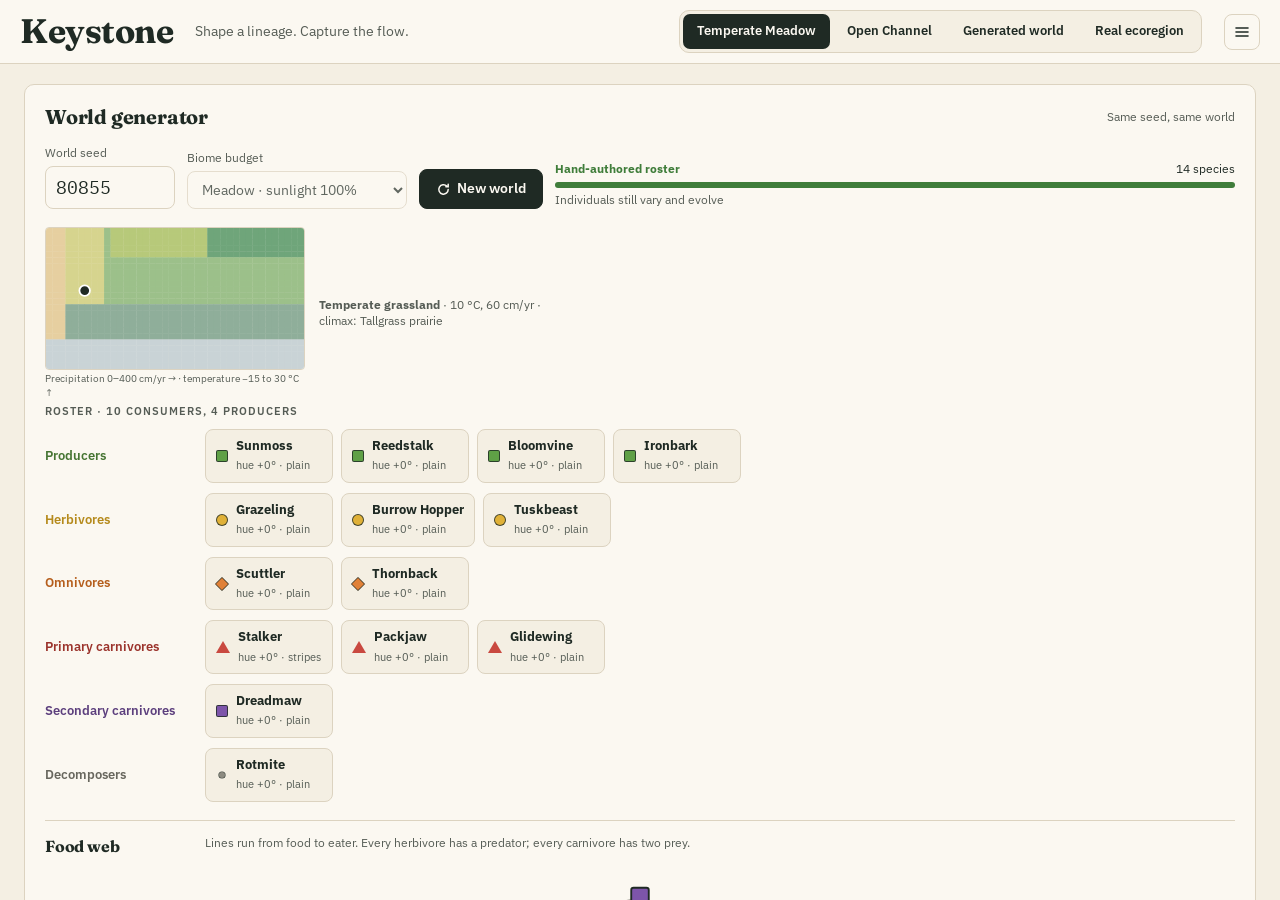
==== index.html @ feee6485 "Phase 3 P3-M6 (part 2): interactions, niches and keystone tests - js/interactions.js: feeding strata" ====
<!doctype html>
<html lang="en">
<head>
  <meta charset="utf-8">
  <meta name="viewport" content="width=device-width, initial-scale=1, viewport-fit=cover">
  <meta name="theme-color" content="#FBF8F1">
  <meta name="description" content="Keystone: an HTML5 ecosystem game about energy flowing through a living food web.">
  <title>Keystone</title>
  <link rel="icon" href="data:image/svg+xml,%3Csvg xmlns='http://www.w3.org/2000/svg' viewBox='0 0 32 32'%3E%3Cpath d='M16 3 29 28H3Z' fill='%235E9E45' stroke='%231F2A24' stroke-width='2'/%3E%3Cpath d='M16 3 22.5 15.5h-13Z' fill='%23C9483F'/%3E%3C/svg%3E">
  <link rel="preconnect" href="https://fonts.googleapis.com">
  <link rel="preconnect" href="https://fonts.gstatic.com" crossorigin>
  <link href="https://fonts.googleapis.com/css2?family=Fraunces:opsz,wght@9..144,500;9..144,700&family=IBM+Plex+Sans:wght@400;500;600&family=IBM+Plex+Mono:wght@500&display=swap" rel="stylesheet">
  <link rel="stylesheet" href="css/style.css">
</head>
<body>
<div id="app">

  <!-- ===== World view · Simulate ===== -->
  <section id="screen-world" class="world" hidden>
    <header class="bar">
      <div class="brand">Keystone</div>
      <div class="bar-title"><div class="eyebrow" id="tb-biome">Temperate Meadow</div><div class="bar-sub"><b id="tb-round">Round 1</b> <span class="dim" id="tb-of">of 30 · Simulate</span></div></div>
      <div class="season" id="tb-season" aria-label="Season"></div>
      <div id="tb-event" class="chip chip-green" hidden></div>
      <div class="bar-spacer"></div>
      <div class="season-left"><div class="eyebrow">Season left</div><div class="mono big" id="tb-timer">02:00</div></div>
      <div class="speed" role="group" aria-label="Simulation speed">
        <button data-speed="0" title="Pause (Space)" aria-label="Pause"><svg viewBox="0 0 16 16" aria-hidden="true"><rect x="3" y="3" width="3.5" height="10" rx="1"/><rect x="9.5" y="3" width="3.5" height="10" rx="1"/></svg></button>
        <button data-speed="1">1×</button><button data-speed="2">2×</button><button data-speed="4">4×</button>
      </div>
      <button class="icon-btn only-narrow" id="btn-toggle-left" title="Pyramids" aria-label="Pyramids">△</button>
      <button class="icon-btn only-narrow" id="btn-toggle-right" title="Your species" aria-label="Your species">●</button>
      <button class="icon-btn" data-menu title="Menu (Esc)" aria-label="Menu"><svg viewBox="0 0 16 16" aria-hidden="true"><path d="M2 4h12M2 8h12M2 12h12" stroke="currentColor" stroke-width="1.6" fill="none" stroke-linecap="round"/></svg></button>
    </header>

    <aside class="side side-left" id="panel-left">
      <h3 class="h-serif">Pyramids</h3>
      <div class="seg-small pyr-tabs" id="pyr-tabs" role="group" aria-label="Pyramid">
        <button type="button" data-kind="numbers" aria-pressed="false">Numbers</button>
        <button type="button" data-kind="biomass" aria-pressed="false">Biomass</button>
        <button type="button" data-kind="energy" aria-pressed="true">Energy</button>
      </div>
      <p class="caption" id="pyr-caption">Energy fixed at each level this round</p>
      <div id="pyramid" class="pyramid"></div>
      <p class="pyr-note" id="pyr-note" hidden></p>
      <div class="cycles" id="cycles-strip" aria-live="polite"></div>
      <p class="share-note" id="share-note"></p>
      <p class="sun-note" id="sun-note"></p>
      <div class="legend" id="level-legend"></div>
    </aside>

    <div class="map-cell" id="map-cell">
      <canvas id="world" aria-label="Ecosystem map"></canvas>
      <div class="tint-card card" id="tint-card">
        <div class="row between"><b>Variation tint</b><button class="switch" id="tint-toggle" role="switch" aria-checked="false" aria-label="Variation tint"><i></i></button></div>
        <label class="caption" for="tint-gene">Gene</label>
        <select id="tint-gene"></select>
        <div class="tint-bar"></div>
        <div class="row between caption mono" id="tint-scale"><span></span><span></span><span></span></div>
      </div>
      <div class="zoom-btns"><button id="zoom-in" aria-label="Zoom in">+</button><button id="zoom-out" aria-label="Zoom out">−</button></div>
      <div id="inspector" class="inspector card" hidden aria-live="polite"></div>
      <div id="hint" class="hint card" hidden></div>
      <div id="debug-overlay" hidden></div>
    </div>

    <aside class="side side-right" id="panel-right">
      <div class="sp-head"><canvas id="pr-icon" width="44" height="44"></canvas><div><h3 class="h-serif" id="pr-name">Your species</h3><div class="caption" id="pr-sub">Your lineage</div></div></div>
      <div class="stat-cards">
        <div class="stat"><div class="eyebrow">Population</div><div class="mono big" id="pr-pop">0</div><div class="caption" id="pr-pop-sub"></div></div>
        <div class="stat"><div class="eyebrow">Avg energy</div><div class="mono big" id="pr-energy">0%</div><div class="caption">starve below 20%</div></div>
        <div class="stat"><div class="eyebrow">Births</div><div class="mono big" id="pr-births">0</div><div class="caption" id="pr-births-sub"></div></div>
        <div class="stat"><div class="eyebrow">Deaths</div><div class="mono big" id="pr-deaths">0</div><div class="caption" id="pr-deaths-sub"></div></div>
      </div>
      <div class="caption">Body energy across the population</div>
      <canvas id="pr-energy-strip" class="energy-strip" height="16"></canvas>
      <div class="row between caption mono strip-labels"><span>0</span><span>20% starving</span><span>70% breeds</span></div>
      <div class="row between rivals-head"><h3 class="h-serif">Rivals</h3><span class="caption" id="rivals-count"></span></div>
      <ul id="rival-list" class="rival-list"></ul>
    </aside>

    <footer class="dir-bar">
      <div class="eyebrow">Directives</div>
      <div id="directives" class="directives" role="toolbar" aria-label="Directives"></div>
      <div class="bar-spacer"></div>
      <button id="btn-marker" class="territory-btn" title="Place territory marker (T or right-click)">
        <svg viewBox="0 0 24 24" aria-hidden="true"><path d="M6 21V4M6 4h11l-3 4 3 4H6" fill="none" stroke="currentColor" stroke-width="1.8" stroke-linejoin="round"/></svg>
        <span><b>Territory</b><small id="marker-status">T · ready</small></span>
      </button>
      <button id="btn-clear-marker" class="icon-btn" title="Remove territory marker" aria-label="Remove territory marker" hidden>×</button>
    </footer>
  </section>

  <!-- ===== New world ===== -->
  <section id="screen-newworld" class="screen" hidden>
    <header class="bar">
      <div class="brand big-brand">Keystone</div>
      <div class="caption tagline">Shape a lineage. Capture the flow.</div>
      <div class="bar-spacer"></div>
      <div class="tabs" role="tablist" id="mode-tabs">
        <button role="tab" data-mode="meadow">Temperate Meadow</button>
        <button role="tab" data-mode="channel">Open Channel</button>
        <button role="tab" data-mode="generated">Generated world</button>
        <button role="tab" data-mode="catalog" title="Real species from a U.S. ecoregion">Real ecoregion</button>
      </div>
      <button class="icon-btn" data-menu aria-label="Menu"><svg viewBox="0 0 16 16" aria-hidden="true"><path d="M2 4h12M2 8h12M2 12h12" stroke="currentColor" stroke-width="1.6" fill="none" stroke-linecap="round"/></svg></button>
    </header>
    <div class="screen-body">
      <div id="continue-box" class="continue-box card" hidden>
        <div><b>Saved run</b> <span class="caption" id="continue-info"></span></div>
        <div class="row gap"><label class="btn ghost" for="file-import">Import save</label><button class="btn primary" id="btn-continue">Continue run</button></div>
      </div>
      <div class="nw-grid">
        <div class="card pad-l">
          <div class="row between"><h2 class="h-serif">World generator</h2><span class="caption">Same seed, same world</span></div>
          <div class="gen-controls">
            <label class="field"><span class="caption">World seed</span><input id="nw-seed" class="mono" inputmode="numeric" maxlength="10"></label>
            <label class="field" id="nw-biome-field"><span class="caption">Biome budget</span><select id="nw-biome"></select></label>
            <label class="field" id="nw-eco-field" hidden><span class="caption">Ecoregion (EPA Level II)</span><select id="nw-eco"></select></label>
            <label class="field" id="nw-scen-field" hidden><span class="caption">Scenario</span><select id="nw-scen"></select></label>
            <button class="btn primary" id="nw-new"><svg viewBox="0 0 16 16" aria-hidden="true"><path d="M13 8a5 5 0 1 1-1.5-3.6M13 2.5V5h-2.5" fill="none" stroke="currentColor" stroke-width="1.6" stroke-linecap="round"/></svg>New world</button>
            <div class="stability" id="nw-stability"></div>
            <p class="caption" id="nw-share" hidden></p>
          </div>
          <div class="whittaker" id="nw-whittaker"></div>
          <div class="eyebrow" id="nw-roster-title">Roster</div>
          <div id="nw-roster" class="roster"></div>
          <div class="web-head"><h3 class="h-serif">Food web</h3><p class="caption">Lines run from food to eater. Every herbivore has a predator; every carnivore has two prey.</p></div>
          <div id="nw-web" class="food-web"></div>
        </div>
        <div class="card pad-l founder">
          <h2 class="h-serif">Founder</h2>
          <div class="seg3" role="tablist" id="founder-tabs">
            <button data-ftab="templates">Templates</button><button data-ftab="roll">Roll a founder</button><button data-ftab="custom">Custom · 40 MP</button>
          </div>
          <div id="founder-body"></div>
          <div class="row between diff-row"><span class="caption">Difficulty</span><div class="seg-small" id="nw-difficulty"></div></div>
          <p class="caption" id="nw-diff-note"></p>
          <label class="row check-row"><input type="checkbox" id="nw-climate"> <span><b>Climate change</b> <span class="caption">CO₂ rises each round and the climate warms</span></span></label>
          <label class="row check-row"><input type="checkbox" id="nw-volcanic"> <span><b>Volcanic isle</b> <span class="caption">Start on bare rock: the whole run is primary succession</span></span></label>
          <div class="row between"><button class="btn ghost" id="nw-reroll"></button><button class="btn primary" id="nw-begin">Begin run <span aria-hidden="true">→</span></button></div>
          <div class="tpl-row-wrap"><div class="caption">Or start from a Phase 1 template</div><div class="tpl-row" id="nw-tpl-row"></div></div>
        </div>
      </div>
    </div>
  </section>

  <!-- ===== Species editor · Evolve ===== -->
  <section id="screen-evolve" class="screen" hidden>
    <header class="bar">
      <div class="brand">Keystone</div>
      <div class="bar-sub"><b id="ev-round">Round 1</b> <span class="dim">of 30 · Evolve</span></div>
      <button class="btn ghost small" data-open="phylogeny"><svg viewBox="0 0 16 16" aria-hidden="true"><path d="M3 3v10M3 5h5v6h5M8 8h5" fill="none" stroke="currentColor" stroke-width="1.5"/></svg>Phylogeny</button>
      <button class="btn ghost small" data-open="codex"><svg viewBox="0 0 16 16" aria-hidden="true"><path d="M3 2.5h8a2 2 0 0 1 2 2v9H5a2 2 0 0 1-2-2z M3 11.5a2 2 0 0 1 2-2h8" fill="none" stroke="currentColor" stroke-width="1.5"/></svg>Codex</button>
      <div class="bar-spacer"></div>
      <div class="mp-pill"><span>Mutation Points</span><b class="mono" id="ev-mp-left">0</b><small id="ev-mp-sub">/ 0</small></div>
      <button class="btn accent" id="ev-start">Start season <span aria-hidden="true">→</span></button>
      <button class="icon-btn" data-menu aria-label="Menu"><svg viewBox="0 0 16 16" aria-hidden="true"><path d="M2 4h12M2 8h12M2 12h12" stroke="currentColor" stroke-width="1.6" fill="none" stroke-linecap="round"/></svg></button>
    </header>
    <div class="ev-grid">
      <div class="ev-left">
        <div class="eyebrow" id="ev-gen"></div>
        <input id="ev-name" class="name-input" maxlength="24" aria-label="Species name">
        <div class="caption" id="ev-level"></div>
        <div class="preview-box"><canvas id="ev-preview" width="560" height="360" aria-label="Creature preview at the population mean"></canvas></div>
        <p class="caption">Drawn at the population mean. Individuals vary around it.</p>
        <div class="chips" id="ev-plan"></div>
        <div class="card meter-card">
          <div class="row between"><h3 class="h-serif">Upkeep meter</h3><span class="status" id="ev-meter-status"></span></div>
          <div id="ev-meter"></div>
          <p class="caption" id="ev-meter-note">Band shows individual spread. The costliest 5% starve first in winter.</p>
        </div>
        <div id="ev-hint" class="hint-inline" hidden></div>
      </div>
      <div class="ev-center">
        <div class="filters" id="ev-filters"></div>
        <div class="caption legend-line"><i class="lg-mean"></i> mean <i class="lg-last"></i> last round <span>+ Guided mutation · <svg viewBox="0 0 16 16" class="pin-ico" aria-hidden="true"><path d="M6 2h4l-.5 4 2 2H4.5l2-2zM8 8v6" fill="none" stroke="currentColor" stroke-width="1.4"/></svg> pin = Selection pressure · μ = Mutation focus</span></div>
        <div class="gene-grid" id="ev-genes"></div>
      </div>
      <div class="ev-right">
        <h3 class="h-serif">Build profile</h3>
        <canvas id="ev-radar" width="520" height="440" aria-label="Radar chart of build profile"></canvas>
        <div class="caption radar-key"><i class="k-now"></i> Now <i class="k-was"></i> <span id="ev-radar-was">Last round</span></div>
        <div class="eyebrow orders-title" id="ev-orders-title">This round's orders</div>
        <div id="ev-orders" class="orders"></div>
        <div id="ev-event" class="event-note" hidden></div>
      </div>
    </div>
    <div class="mutant-tray">
      <div class="mt-head"><h3 class="h-serif">Mutant tray</h3><p class="caption">Real outliers born last round, 30% off</p></div>
      <div id="ev-mutants" class="mutants"></div>
    </div>
  </section>

  <!-- ===== Selection report ===== -->
  <section id="screen-report" class="screen" hidden>
    <header class="bar">
      <div class="brand">Keystone</div>
      <div class="bar-sub"><b id="rp-round">Round 1</b> <span class="dim">of 30 · Selection report</span></div>
      <div class="bar-spacer"></div>
      <div id="rp-chips" class="row gap"></div>
      <button class="icon-btn" data-menu aria-label="Menu"><svg viewBox="0 0 16 16" aria-hidden="true"><path d="M2 4h12M2 8h12M2 12h12" stroke="currentColor" stroke-width="1.6" fill="none" stroke-linecap="round"/></svg></button>
    </header>
    <div class="screen-body">
      <div id="rp-outcome" class="outcome" hidden></div>
      <div id="rp-speciation"></div>
      <div class="rp-grid">
        <div class="card pad-l rp-sankey">
          <div class="row between"><h2 class="h-serif">Where your energy went</h2><span class="caption" id="rp-sankey-note"></span></div>
          <div id="rp-sankey" class="sankey"></div>
        </div>
        <div class="card pad-l rp-pops">
          <h2 class="h-serif">Populations this round</h2>
          <p class="caption">Percent of each species at round start</p>
          <canvas id="rp-popchart" width="520" height="300" aria-label="Population chart"></canvas>
          <ul id="rp-legend" class="pop-legend"></ul>
        </div>
        <div class="card pad-l rp-evolved">
          <div class="row between"><h2 class="h-serif">What evolved</h2><span class="caption">Mean shifts above 0.25 levels</span></div>
          <ul id="rp-evo" class="evolved"></ul>
        </div>
        <div class="rp-small">
          <div class="card pad"><h3 class="h-serif">Top causes of death</h3><div id="rp-deaths" class="bars"></div></div>
          <div class="card pad"><h3 class="h-serif">Top energy sources</h3><div id="rp-sources" class="bars"></div></div>
        </div>
        <div class="card pad-l rp-inter">
          <div class="row between"><h2 class="h-serif">Interactions and diversity</h2><span class="caption" id="rp-div"></span></div>
          <ul id="rp-inter" class="inter-list"></ul>
          <div id="rp-keystone" class="keystone-box"></div>
        </div>
        <div class="card dark pad-l rp-mp">
          <div class="row between"><h2 class="h-serif">Mutation Points</h2><b class="mono huge" id="rp-mp-total">0</b></div>
          <table id="rp-mp" class="mp-table"></table>
          <button class="btn light wide" id="rp-continue">Continue to Evolve <span aria-hidden="true">→</span></button>
        </div>
      </div>
    </div>
  </section>

  <!-- ===== Phylogeny ===== -->
  <section id="screen-phylogeny" class="screen" hidden>
    <header class="bar">
      <div class="brand">Keystone</div>
      <div class="bar-sub"><b>Phylogeny</b> <span class="dim" id="ph-sub"></span></div>
      <div class="bar-spacer"></div>
      <div class="caption" id="ph-stats"></div>
      <button class="btn ghost small" data-close><svg viewBox="0 0 16 16" aria-hidden="true"><path d="M4 4l8 8M12 4l-8 8" stroke="currentColor" stroke-width="1.6"/></svg>Close</button>
    </header>
    <div class="ph-grid">
      <div class="ph-main">
        <div class="ph-legend caption">
          <span><i class="lg-branch"></i> Branch width = population</span>
          <span><i class="lg-you"></i> Your lineage (outlined)</span>
          <span><i class="lg-desc"></i> Descendants · <b id="ph-desc-count">none yet</b></span>
          <span><i class="lg-spec"></i> Speciation</span><span><i class="lg-ext"></i> Extinction</span><span><i class="lg-arr">+</i> Arrival</span>
        </div>
        <div id="ph-tree" class="ph-tree"></div>
      </div>
      <aside class="ph-side" id="ph-side"></aside>
    </div>
  </section>

  <!-- ===== Codex ===== -->
  <section id="screen-codex" class="screen" hidden>
    <header class="bar">
      <div class="brand">Keystone</div>
      <div class="bar-sub"><b>Codex</b> <span class="dim" id="cx-sub"></span></div>
      <div class="bar-spacer"></div>
      <button class="btn ghost small" data-open="phylogeny"><svg viewBox="0 0 16 16" aria-hidden="true"><path d="M3 3v10M3 5h5v6h5M8 8h5" fill="none" stroke="currentColor" stroke-width="1.5"/></svg>Phylogeny</button>
      <button class="btn ghost small" data-close><svg viewBox="0 0 16 16" aria-hidden="true"><path d="M4 4l8 8M12 4l-8 8" stroke="currentColor" stroke-width="1.6"/></svg>Close</button>
    </header>
    <div class="cx-grid">
      <nav class="cx-list" id="cx-list" aria-label="Codex entries"></nav>
      <div class="cx-main" id="cx-main"></div>
    </div>
  </section>

  <!-- ===== Run end ===== -->
  <section id="screen-end" class="screen" hidden>
    <div class="end-body">
      <div class="eyebrow" id="end-eyebrow">Run complete</div>
      <h1 class="h-serif" id="end-title">Victory</h1>
      <p id="end-sub" class="lead"></p>
      <table id="end-score" class="score-table"></table>
      <div class="row gap center"><button class="btn ghost" data-open="phylogeny">View phylogeny</button><button class="btn accent" id="end-new">New run</button></div>
    </div>
  </section>

  <div id="toasts" aria-live="polite"></div>

  <!-- ===== Menu ===== -->
  <div id="modal-menu" class="modal" hidden>
    <div class="modal-card" role="dialog" aria-modal="true" aria-labelledby="menu-title">
      <h2 class="h-serif" id="menu-title">Menu</h2>
      <div class="settings">
        <label>Music <input type="range" id="set-music" min="0" max="1" step="0.05"></label>
        <label>Effects <input type="range" id="set-sfx" min="0" max="1" step="0.05"></label>
        <label class="check"><input type="checkbox" id="set-hints"> Tutorial hints</label>
        <label class="check"><input type="checkbox" id="set-debug"> Show energy ledger check</label>
      </div>
      <div class="menu-actions">
        <button class="btn primary" id="menu-resume">Resume</button>
        <button class="btn ghost" id="menu-export">Export save</button>
        <label class="btn ghost" for="file-import">Import save</label>
        <button class="btn ghost danger" id="menu-quit">Quit to New world</button>
      </div>
      <p class="caption">The game autosaves at the start of every Evolve phase.</p>
      <details class="controls-help" id="menu-credits">
        <summary>Data sources</summary>
        <div id="credits-body" class="caption"></div>
      </details>
      <details class="controls-help">
        <summary>Controls</summary>
        <table>
          <tr><th>Pan</th><td>Drag or WASD</td><td>One-finger drag</td></tr>
          <tr><th>Zoom</th><td>Scroll wheel</td><td>Pinch</td></tr>
          <tr><th>Inspect</th><td>Left-click</td><td>Tap</td></tr>
          <tr><th>Territory marker</th><td>Right-click or T</td><td>Long-press</td></tr>
          <tr><th>Directives</th><td>1–6</td><td>Buttons</td></tr>
          <tr><th>Pause</th><td>Space</td><td>Pause button</td></tr>
          <tr><th>Speed</th><td>+ / −</td><td>Speed buttons</td></tr>
        </table>
      </details>
    </div>
  </div>

  <input type="file" id="file-import" accept=".json,application/json" hidden>
</div>

<script src="js/balance.js"></script>
<script src="js/genes.js"></script>
<script src="js/data.js"></script>
<script src="js/sim.js"></script>
<script src="js/cycles.js"></script>
<script src="js/populations.js"></script>
<script src="js/demography.js"></script>
<script src="js/succession.js"></script>
<script src="js/interactions.js"></script>
<script src="js/keystone.js"></script>
<script src="js/energy.js"></script>
<script src="js/scenarios.js"></script>
<script src="js/catalog.js"></script>
<script src="js/catalogs/index.js"></script>
<script src="js/evolution.js"></script>
<script src="js/generator.js"></script>
<script src="js/sprites.js"></script>
<script src="js/render.js"></script>
<script src="js/audio.js"></script>
<script src="js/ui.js"></script>
<script src="js/screens.js"></script>
<script src="js/game.js"></script>
</body>
</html>
---- css/style.css ----
/* Keystone — Phase 2 UI (Keystone_UI_Design): cream surfaces, ink text, teal accent, fixed trophic colours. */
:root {
  --page: #E9E3D4;
  --bg: #F4EFE3;
  --surface: #FBF8F1;
  --surface-2: #F4EFE3;
  --surface-3: #E7E0CD;
  --line: #DCD3C0;
  --ink: #1F2A24;
  --ink-2: #555C55;
  --ink-3: #8C8A80;
  --accent: #1D6570;
  --accent-soft: #DDEBEC;
  --accent-line: #9CC3C6;
  --gold: #F5C542;
  --gold-soft: #FFF6D8;
  --bad: #C9483F;
  --bad-dark: #9C3A31;
  --good: #3F7D3A;
  --purple: #7C55A8;
  --producer: #5E9E45;
  --herbivore: #E0B03A;
  --omnivore: #E0813A;
  --carnivore1: #C9483F;
  --carnivore2: #7C55A8;
  --decomposer: #8C8A80;
  --radius: 10px;
  --shadow: 0 10px 30px rgba(31, 42, 36, 0.12);
  --serif: Fraunces, "Iowan Old Style", Georgia, serif;
  --sans: "IBM Plex Sans", system-ui, -apple-system, "Segoe UI", sans-serif;
  --mono: "IBM Plex Mono", ui-monospace, Consolas, monospace;
  color-scheme: light;
}
* { box-sizing: border-box; }
html, body { margin: 0; height: 100%; overflow: hidden; background: var(--bg); }
body { font: 14px/1.4 var(--sans); color: var(--ink); -webkit-font-smoothing: antialiased; }
[hidden] { display: none !important; }
button, input, select { font: inherit; color: inherit; }
h1, h2, h3 { margin: 0; font-weight: 700; }
.h-serif { font-family: var(--serif); letter-spacing: -0.2px; }
h2.h-serif { font-size: 20px; }
h3.h-serif { font-size: 16px; }
.mono { font-family: var(--mono); font-variant-numeric: tabular-nums; }
.big { font-size: 22px; font-weight: 500; }
.huge { font-size: 34px; }
.dim { color: var(--ink-2); font-weight: 400; }
.caption { font-size: 12px; color: var(--ink-2); margin: 0; }
.eyebrow { font-size: 11px; letter-spacing: 1px; text-transform: uppercase; color: var(--ink-2); font-weight: 600; }
.row { display: flex; align-items: center; }
.row.between { justify-content: space-between; }
.row.gap { gap: 8px; }
.row.center { justify-content: center; }
.card { background: var(--surface); border: 1px solid var(--line); border-radius: var(--radius); }
.card.pad { padding: 14px; }
.card.pad-l { padding: 18px 20px; }
.card.dark { background: var(--ink); color: var(--surface); border-color: var(--ink); }
.card.dark .caption, .card.dark .dim { color: #C9C4B5; }
#app { position: fixed; inset: 0; }

/* ---------- buttons, chips, fields ---------- */
.btn { display: inline-flex; align-items: center; justify-content: center; gap: 6px; border: 1px solid var(--line); background: var(--surface); color: var(--ink);
  padding: 9px 16px; border-radius: 8px; font-weight: 600; cursor: pointer; text-decoration: none; white-space: nowrap; }
.btn svg { width: 15px; height: 15px; }
.btn:hover:not(:disabled) { background: var(--surface-3); }
.btn.primary { background: var(--ink); color: var(--surface); border-color: var(--ink); }
.btn.primary:hover:not(:disabled) { background: #33413A; }
.btn.accent { background: var(--accent); color: #fff; border-color: var(--accent); }
.btn.accent:hover:not(:disabled) { background: #185660; }
.btn.light { background: var(--surface); color: var(--ink); border-color: var(--surface); }
.btn.ghost { background: transparent; }
.btn.small { padding: 6px 12px; font-size: 13px; }
.btn.wide { width: 100%; padding: 12px; }
.btn.danger { color: var(--bad); }
.btn:disabled { opacity: 0.45; cursor: default; }
.btn:focus-visible, button:focus-visible, select:focus-visible, input:focus-visible { outline: 2px solid var(--accent); outline-offset: 2px; }
.icon-btn { width: 36px; height: 36px; border-radius: 8px; border: 1px solid var(--line); background: var(--surface); cursor: pointer; display: inline-flex; align-items: center; justify-content: center; flex: none; }
.icon-btn svg { width: 16px; height: 16px; }
.icon-btn:hover { background: var(--surface-3); }
.only-narrow { display: none; }
.chip { display: inline-flex; align-items: center; gap: 6px; padding: 4px 10px; border-radius: 999px; font-size: 12px; font-weight: 600; background: var(--surface-2); border: 1px solid var(--line); white-space: nowrap; }
.chip-green { background: #E4EFDC; border-color: #BCD6AE; color: #2F5A27; }
.chip-red { background: #F6E1DE; border-color: #E5B3AD; color: var(--bad-dark); }
.chip-gold { background: var(--gold-soft); border-color: #EAD28A; color: #6B5310; }
.chips { display: flex; flex-wrap: wrap; gap: 6px; }
.field { display: flex; flex-direction: column; gap: 4px; }
.field input, .field select, select { padding: 8px 10px; border: 1px solid var(--line); border-radius: 8px; background: var(--surface); }
.sh { width: 12px; height: 12px; display: inline-block; flex: none; border: 1px solid rgba(31,42,36,0.8); }
.sh.circle { border-radius: 50%; }
.sh.square { border-radius: 2px; }
.sh.diamond { transform: rotate(45deg) scale(0.85); border-radius: 1px; }
.sh.triangle { width: 0; height: 0; border: 0; border-left: 7px solid transparent; border-right: 7px solid transparent; border-bottom: 12px solid currentColor; background: none !important; }
.sh.dot { border-radius: 50%; transform: scale(0.6); }

/* ---------- top bars ---------- */
.bar { height: 64px; display: flex; align-items: center; gap: 22px; padding: 0 20px; background: var(--surface); border-bottom: 1px solid var(--line); flex: none; }
.brand { font-family: var(--serif); font-size: 26px; font-weight: 700; letter-spacing: -0.5px; }
.big-brand { font-size: 34px; }
.bar-sub { font-size: 15px; }
.bar-title { display: flex; flex-direction: column; gap: 2px; }
.bar-spacer { flex: 1; }
.tagline { font-size: 14px; }
.season { display: flex; flex-direction: column; gap: 6px; width: 280px; }
.season .labels { display: flex; justify-content: space-between; font-size: 12px; color: var(--ink-2); }
.season .labels b { color: var(--ink); }
.season .segs { display: flex; gap: 4px; }
.season .segs i { flex: 1; height: 6px; border-radius: 3px; background: var(--surface-3); position: relative; overflow: hidden; }
.season .segs i.done { background: #C9C1AA; }
.season .segs i.now::after { content: ""; position: absolute; left: 0; top: 0; bottom: 0; width: var(--p, 0%); background: #E0B03A; }
.season-left { text-align: right; }
.speed { display: flex; gap: 6px; }
.speed button { min-width: 44px; height: 36px; border: 1px solid var(--line); background: var(--surface); border-radius: 8px; cursor: pointer; font-weight: 600; font-size: 13px; }
.speed button svg { width: 12px; height: 12px; fill: currentColor; }
.speed button.on { background: var(--ink); color: var(--surface); border-color: var(--ink); }
.tabs { display: flex; background: var(--surface-2); border: 1px solid var(--line); border-radius: 10px; padding: 3px; gap: 3px; }
.tabs button { border: 0; background: transparent; padding: 8px 14px; border-radius: 7px; font-weight: 600; cursor: pointer; font-size: 13px; }
.tabs button[aria-selected="true"] { background: var(--ink); color: var(--surface); }
.tabs button:disabled { opacity: 0.5; cursor: default; }
.mp-pill { display: flex; align-items: baseline; gap: 8px; background: var(--ink); color: var(--surface); border-radius: 10px; padding: 8px 14px; }
.mp-pill span { font-size: 12px; color: #C9C4B5; }
.mp-pill b { font-size: 22px; }
.mp-pill small { font-size: 12px; color: #C9C4B5; }

/* ---------- world view ---------- */
.world { position: absolute; inset: 0; display: grid; grid-template-rows: 64px 1fr 72px; grid-template-columns: 260px 1fr 290px; background: var(--bg); }
.world > .bar { grid-column: 1 / -1; }
.side { background: var(--surface); padding: 16px; overflow: auto; }
.side-left { border-right: 1px solid var(--line); display: flex; flex-direction: column; gap: 8px; }
.side-right { border-left: 1px solid var(--line); display: flex; flex-direction: column; gap: 10px; }
.map-cell { position: relative; overflow: hidden; background: var(--surface-3); }
#world { position: absolute; inset: 0; width: 100%; height: 100%; display: block; touch-action: none; cursor: grab; }
#world.dragging { cursor: grabbing; }
#world.placing { cursor: crosshair; }
.pyramid { display: flex; flex-direction: column; gap: 10px; margin-top: 8px; }
.pyr-tabs { margin-top: 8px; }
.pyr-tabs button { flex: 1; padding: 6px 4px; }
.pyr-row .pyr-label em { font-style: normal; font-family: var(--mono); font-size: 11px; color: var(--ink-3, #8C8A80); margin-left: 6px; }
.linklike { border: 0; background: none; padding: 0; color: var(--accent); font: inherit; font-weight: 600; cursor: pointer; text-decoration: underline; }
.cycles { margin-top: 14px; display: flex; flex-direction: column; gap: 8px; }
.cycles .cy-block { border-top: 1px solid var(--line); padding-top: 8px; }
.cycles .cy-title { font-size: 12px; font-weight: 600; color: var(--ink); margin-bottom: 3px; }
.cycles .cy-row { display: flex; justify-content: space-between; font-size: 12px; color: var(--ink-2); }
.cycles .cy-row b { font-family: var(--mono); font-weight: 500; color: var(--ink); }
.cycles .cy-warn { font-size: 12px; color: var(--bad); margin-top: 3px; }
.check-row { gap: 8px; align-items: flex-start; font-size: 13px; margin: 6px 0 10px; cursor: pointer; }
.check-row input { margin-top: 3px; }
.pyr-note { font-size: 12px; color: var(--ink); background: var(--surface-2); border: 1px solid var(--line); border-radius: 8px; padding: 8px 10px; margin: 10px 0 0; }
.pyr-row .pyr-label { display: flex; justify-content: space-between; font-size: 12px; color: var(--ink-2); margin-bottom: 3px; }
.pyr-row .pyr-label b { font-family: var(--mono); font-weight: 500; color: var(--ink); }
.pyr-bar { position: relative; height: 22px; margin: 0 auto; border-radius: 4px; transition: width 0.4s ease; min-width: 8px; overflow: hidden; }
.pyr-bar .you { position: absolute; top: 0; bottom: 0; left: 0; background: var(--accent); }
.pyr-row.player .pyr-bar { outline: 2px solid var(--ink); outline-offset: 2px; }
.pyr-row.player .pyr-label span { color: var(--ink); font-weight: 600; }
.share-note, .sun-note { font-size: 12px; color: var(--ink-2); margin: 6px 0 0; display: flex; gap: 8px; align-items: flex-start; }
.share-note::before { content: ""; width: 10px; height: 10px; background: var(--accent); flex: none; margin-top: 3px; border-radius: 2px; }
.sun-note::before { content: "☀"; color: #D69B1F; }
.legend { margin-top: auto; display: grid; grid-template-columns: 1fr 1fr; gap: 6px 10px; font-size: 12px; color: var(--ink-2); padding-top: 12px; }
.legend span { display: flex; gap: 6px; align-items: center; }
.sp-head { display: flex; gap: 10px; align-items: center; }
.sp-head canvas { width: 44px; height: 44px; }
.stat-cards { display: grid; grid-template-columns: 1fr 1fr; gap: 8px; }
.stat { background: var(--surface-2); border-radius: 8px; padding: 10px 12px; }
.stat .big { margin: 2px 0; }
.energy-strip { width: 100%; height: 16px; display: block; border-radius: 4px; }
.strip-labels { font-size: 11px; margin-top: -4px; }
.rivals-head { margin-top: 8px; }
.rival-list { list-style: none; margin: 0; padding: 0; display: flex; flex-direction: column; }
.rival-list li { display: grid; grid-template-columns: 16px 1fr auto; gap: 4px 10px; align-items: center; padding: 9px 2px; border-top: 1px solid var(--line); font-size: 13px; }
.rival-list li .val { text-align: right; font-family: var(--mono); font-weight: 500; }
.rival-list li .val small { display: block; font-family: var(--sans); font-size: 11px; color: var(--ink-2); font-weight: 400; }
.rival-list li.warn .val small { color: var(--bad); }
.rival-list li.defeated { color: var(--ink-3); }
.rival-list li.defeated .nm { text-decoration: line-through; }
.rival-list li .why { grid-column: 2 / -1; font-size: 11px; color: var(--ink-2); margin-top: -4px; }
.dir-bar { grid-column: 1 / -1; display: flex; align-items: center; gap: 14px; padding: 0 20px; background: var(--surface); border-top: 1px solid var(--line); }
.directives { display: flex; gap: 8px; }
.dir-btn { display: flex; align-items: center; gap: 10px; height: 50px; padding: 0 14px 0 8px; border: 1px solid var(--line); background: var(--surface); border-radius: 10px; cursor: pointer; }
.dir-btn .ico { width: 34px; height: 34px; border-radius: 50%; border: 1.5px solid var(--line); display: inline-flex; align-items: center; justify-content: center; position: relative; background: var(--surface); }
.dir-btn .ico svg { width: 18px; height: 18px; }
.dir-btn .ico::before { content: ""; position: absolute; inset: -3px; border-radius: 50%; background: conic-gradient(var(--ink-2) var(--p, 0%), transparent 0); -webkit-mask: radial-gradient(circle, transparent 62%, #000 64%); mask: radial-gradient(circle, transparent 62%, #000 64%); }
.dir-btn .txt { display: flex; flex-direction: column; align-items: flex-start; line-height: 1.15; }
.dir-btn .txt b { font-weight: 600; font-size: 14px; }
.dir-btn .txt small { font-size: 11px; color: var(--ink-2); display: flex; gap: 6px; align-items: center; }
.dir-btn kbd { font: 500 10px var(--mono); padding: 0 5px; border: 1px solid var(--line); border-radius: 4px; background: var(--surface-2); color: var(--ink-2); }
.dir-btn.active { border: 2px solid var(--ink); background: var(--accent-soft); padding-left: 7px; }
.dir-btn.active small { color: var(--accent); font-weight: 600; }
.dir-btn:disabled { opacity: 0.4; cursor: not-allowed; }
.territory-btn { display: flex; align-items: center; gap: 10px; height: 50px; padding: 0 16px; border: 1.5px solid var(--accent); background: #E8F1F2; color: var(--accent); border-radius: 10px; cursor: pointer; }
.territory-btn svg { width: 20px; height: 20px; }
.territory-btn span { display: flex; flex-direction: column; align-items: flex-start; line-height: 1.15; }
.territory-btn small { font-size: 11px; }
.territory-btn.placing { background: var(--accent); color: #fff; }
.tint-card { position: absolute; top: 12px; left: 12px; width: 230px; padding: 12px; display: flex; flex-direction: column; gap: 6px; box-shadow: 0 4px 14px rgba(31,42,36,0.1); }
.tint-card select { width: 100%; padding: 6px 8px; }
.tint-bar { height: 8px; border-radius: 4px; background: linear-gradient(90deg, #465EBE, #6E8FC8, #E6E1CD, #E9A15C, #E6782A); }
.switch { width: 36px; height: 20px; border-radius: 999px; border: 0; background: var(--surface-3); position: relative; cursor: pointer; }
.switch i { position: absolute; top: 2px; left: 2px; width: 16px; height: 16px; border-radius: 50%; background: #fff; transition: left 0.15s; box-shadow: 0 1px 2px rgba(0,0,0,0.2); }
.switch[aria-checked="true"] { background: var(--accent); }
.switch[aria-checked="true"] i { left: 18px; }
.zoom-btns { position: absolute; top: 12px; right: 12px; display: flex; flex-direction: column; gap: 6px; }
.zoom-btns button { width: 34px; height: 34px; border-radius: 8px; border: 1px solid var(--line); background: var(--surface); font-size: 18px; cursor: pointer; }
.inspector { position: absolute; width: 320px; padding: 14px; box-shadow: var(--shadow); z-index: 5; }
.ins-head { display: flex; align-items: center; gap: 8px; margin-bottom: 10px; }
.ins-head b { font-size: 15px; }
.ins-head .close { margin-left: auto; border: 0; background: none; font-size: 18px; cursor: pointer; color: var(--ink-2); }
.ins-kv { display: grid; grid-template-columns: 1fr 1fr; gap: 6px 14px; font-size: 12px; color: var(--ink-2); margin-bottom: 10px; }
.ins-kv b { color: var(--ink); font-family: var(--mono); font-weight: 500; }
.gene-rows { border-top: 1px solid var(--line); padding-top: 8px; }
.gene-rows .hdr { display: flex; justify-content: space-between; font-size: 10px; letter-spacing: 1px; text-transform: uppercase; color: var(--ink-2); margin-bottom: 6px; }
.gene-row { display: grid; grid-template-columns: 78px 1fr 92px; align-items: center; gap: 8px; font-size: 12px; margin-bottom: 5px; }
.gene-row .trk { position: relative; height: 4px; background: var(--surface-3); border-radius: 2px; }
.gene-row .trk .m { position: absolute; top: -4px; width: 2px; height: 12px; background: var(--ink-2); }
.gene-row .trk .d { position: absolute; top: -4px; width: 12px; height: 12px; margin-left: -6px; border-radius: 50%; background: var(--accent); border: 2px solid var(--surface); box-shadow: 0 0 0 1px var(--accent); }
.gene-row .v { text-align: right; font-family: var(--mono); }
.pos { color: var(--good); } .neg { color: var(--bad); }
.ins-actions { display: flex; gap: 8px; margin-top: 10px; }
.ins-actions .btn { flex: 1; padding: 9px 10px; }
.btn.cull { border-color: var(--bad); color: var(--bad); background: var(--surface); }
.hint { position: absolute; left: 50%; bottom: 14px; transform: translateX(-50%); width: min(560px, calc(100% - 40px)); padding: 12px 14px; display: flex; gap: 10px; border-left: 4px solid var(--accent); box-shadow: var(--shadow); z-index: 4; }
.hint p { margin: 0; flex: 1; font-size: 13px; }
.hint button { border: 0; background: none; font-size: 18px; cursor: pointer; color: var(--ink-2); }
#debug-overlay { position: absolute; left: 12px; bottom: 12px; font: 11px/1.35 var(--mono); background: rgba(31,42,36,0.8); color: #D8E8D2; padding: 6px 8px; border-radius: 6px; pointer-events: none; white-space: pre; z-index: 3; }
#toasts { position: fixed; z-index: 60; left: 50%; bottom: 88px; transform: translateX(-50%); display: flex; flex-direction: column; gap: 6px; align-items: center; pointer-events: none; }
.toast { background: var(--ink); color: var(--surface); padding: 8px 16px; border-radius: 999px; box-shadow: var(--shadow); font-size: 13px; animation: toast-in 0.25s ease; }
.toast.good { background: #2F5A27; } .toast.bad { background: var(--bad-dark); }
@keyframes toast-in { from { opacity: 0; transform: translateY(8px); } }

/* ---------- full screens ---------- */
.screen { position: absolute; inset: 0; display: flex; flex-direction: column; background: var(--bg); overflow: hidden; }
.screen-body { flex: 1; overflow: auto; padding: 20px 24px 40px; }

/* new world */
.continue-box { display: flex; align-items: center; justify-content: space-between; gap: 12px; padding: 12px 16px; margin-bottom: 16px; border-color: var(--accent-line); }
.nw-grid { display: grid; grid-template-columns: 1fr 420px; gap: 20px; max-width: 1400px; margin: 0 auto; align-items: start; }
.gen-controls { display: grid; grid-template-columns: 130px 220px auto 1fr; gap: 12px; align-items: end; margin: 14px 0 18px; }
.gen-controls input { font-size: 18px; width: 100%; }
.stability { font-size: 12px; }
.stability .row { justify-content: space-between; }
.stability b { color: var(--good); }
.stability.fail b { color: var(--bad); }
.stability .track { height: 6px; background: var(--surface-3); border-radius: 3px; overflow: hidden; margin: 4px 0; }
.stability .track i { display: block; height: 100%; background: var(--good); transition: width 0.2s; }
.roster { display: flex; flex-direction: column; gap: 10px; margin: 10px 0 18px; }
.roster-row { display: grid; grid-template-columns: 150px 1fr; gap: 10px; align-items: center; }
.roster-row .lv { font-size: 13px; font-weight: 600; }
.roster-row .items { display: flex; flex-wrap: wrap; gap: 8px; }
.r-chip { display: flex; align-items: center; gap: 8px; padding: 7px 10px; border: 1px solid var(--line); border-radius: 8px; background: var(--surface-2); min-width: 128px; }
.r-chip b { font-size: 13px; display: block; }
.r-chip small { font-size: 11px; color: var(--ink-2); }
.web-head { display: grid; grid-template-columns: 150px 1fr; gap: 10px; border-top: 1px solid var(--line); padding-top: 14px; }
.food-web svg { width: 100%; height: auto; display: block; }
.food-web text { font: 10px var(--sans); fill: var(--ink-2); }
.founder { display: flex; flex-direction: column; gap: 12px; }
.seg3 { display: grid; grid-template-columns: repeat(3, 1fr); background: var(--surface-2); border: 1px solid var(--line); border-radius: 10px; padding: 3px; gap: 3px; }
.seg3 button { border: 0; background: transparent; padding: 9px 6px; border-radius: 7px; font-weight: 600; cursor: pointer; font-size: 13px; }
.seg3 button[aria-selected="true"] { background: var(--ink); color: var(--surface); }
.arch-chips { display: flex; flex-wrap: wrap; gap: 6px; }
.arch-chips button { border: 1px solid var(--line); background: var(--surface); border-radius: 999px; padding: 6px 12px; font-size: 13px; cursor: pointer; display: inline-flex; gap: 6px; align-items: center; }
.arch-chips button[aria-pressed="true"] { background: var(--ink); color: var(--surface); border-color: var(--ink); }
.founder-main { display: grid; grid-template-columns: 1fr 1fr; gap: 14px; }
.founder-main .pv { background: #F2E8CF; border-radius: 10px; }
.founder-main canvas { width: 100%; height: auto; display: block; }
.gene-list { width: 100%; border-collapse: collapse; font-size: 13px; }
.gene-list td { padding: 4px 0; border-bottom: 1px solid var(--line); }
.gene-list td:last-child { text-align: right; font-family: var(--mono); }
.founder h3 { margin-top: 2px; }
.note-teal { background: var(--accent-soft); color: var(--accent); padding: 8px 10px; border-radius: 8px; font-size: 12px; font-weight: 500; }
.proj { font-size: 12px; }
.proj .track { height: 6px; background: var(--surface-3); border-radius: 3px; overflow: hidden; margin: 4px 0; }
.proj .track i { display: block; height: 100%; background: var(--accent); }
.seg-small { display: flex; border: 1px solid var(--line); border-radius: 8px; overflow: hidden; }
.seg-small button { border: 0; background: var(--surface); padding: 6px 10px; font-size: 12px; font-weight: 600; cursor: pointer; }
.seg-small button + button { border-left: 1px solid var(--line); }
.seg-small button[aria-pressed="true"] { background: var(--ink); color: var(--surface); }
.tpl-row-wrap { border-top: 1px solid var(--line); padding-top: 12px; display: flex; flex-direction: column; gap: 8px; }
.tpl-row { display: grid; grid-template-columns: repeat(4, 1fr); gap: 8px; }
.tpl-row button { text-align: left; border: 1px solid var(--line); background: var(--surface); border-radius: 8px; padding: 8px 10px; cursor: pointer; }
.tpl-row button b { display: block; font-size: 13px; }
.tpl-row button small { font-size: 11px; color: var(--ink-2); }
.tpl-row button[aria-pressed="true"] { border: 2px solid var(--ink); padding: 7px 9px; }
.tpl-cards { display: grid; grid-template-columns: 1fr 1fr; gap: 10px; }
.tpl-card { text-align: left; border: 1px solid var(--line); background: var(--surface); border-radius: 10px; padding: 10px; cursor: pointer; display: flex; flex-direction: column; gap: 3px; }
.tpl-card canvas { width: 100%; height: auto; background: var(--surface-2); border-radius: 6px; }
.tpl-card[aria-pressed="true"] { border: 2px solid var(--ink); padding: 9px; }
.tpl-card small { font-size: 12px; color: var(--ink-2); }
.diff-row { gap: 10px; }

/* editor */
.ev-grid { flex: 1; min-height: 0; display: grid; grid-template-columns: 300px 1fr 300px; gap: 0; overflow: hidden; }
.ev-left { padding: 18px 20px; overflow: auto; display: flex; flex-direction: column; gap: 8px; border-right: 1px solid var(--line); }
.ev-center { padding: 16px; overflow: auto; background: var(--bg); }
.ev-right { padding: 18px 20px; overflow: auto; border-left: 1px solid var(--line); display: flex; flex-direction: column; gap: 8px; background: var(--surface); }
.name-input { font: 700 30px var(--serif); border: 1px solid transparent; background: transparent; border-radius: 6px; padding: 0 4px; margin-left: -4px; width: 100%; }
.name-input:hover, .name-input:focus { border-color: var(--line); background: var(--surface); outline: none; }
.preview-box { background: #EFE6CF; border-radius: 12px; }
.preview-box canvas { width: 100%; height: auto; display: block; }
.meter-card { padding: 14px; display: flex; flex-direction: column; gap: 8px; margin-top: 8px; }
.status { font-size: 12px; font-weight: 600; color: var(--good); }
.status.bad { color: var(--bad); }
.meter-line { font-size: 12px; }
.meter-line .top { display: flex; justify-content: space-between; color: var(--ink-2); }
.meter-line .top b { font-family: var(--mono); color: var(--ink); font-weight: 500; }
.meter-line .track { position: relative; height: 8px; background: var(--surface-3); border-radius: 4px; margin-top: 4px; overflow: hidden; }
.meter-line .track i { position: absolute; top: 0; bottom: 0; border-radius: 4px; }
.hint-inline { background: var(--surface); border: 1px solid var(--line); border-left: 4px solid var(--accent); border-radius: 8px; padding: 10px 12px; font-size: 13px; }
.filters { display: flex; flex-wrap: wrap; gap: 6px; margin-bottom: 8px; }
.filters button { border: 1px solid var(--line); background: var(--surface); border-radius: 999px; padding: 6px 14px; cursor: pointer; font-size: 13px; font-weight: 500; }
.filters button[aria-pressed="true"] { background: var(--ink); color: var(--surface); border-color: var(--ink); }
.legend-line { display: flex; align-items: center; gap: 6px; margin-bottom: 10px; }
.legend-line i { display: inline-block; width: 2px; height: 12px; }
.legend-line .lg-mean { background: var(--ink); } .legend-line .lg-last { border-left: 2px dashed var(--ink-2); width: 0; }
.legend-line span { margin-left: 10px; }
.pin-ico { width: 12px; height: 12px; vertical-align: -2px; }
.gene-grid { display: grid; grid-template-columns: repeat(auto-fill, minmax(220px, 1fr)); gap: 10px; }
.gene-card { background: var(--surface); border: 1px solid var(--line); border-radius: 10px; padding: 12px; display: flex; flex-direction: column; gap: 6px; }
.gene-card.pressure { background: var(--accent-soft); border: 2px solid var(--accent); padding: 11px; }
.gene-card.focus { border: 2px solid var(--purple); padding: 11px; }
.gene-card.queued { border: 2px solid var(--accent); padding: 11px; }
.gene-card .gh { display: flex; align-items: center; gap: 6px; }
.gene-card .gh b { font-size: 14px; }
.gene-card .tag { margin-left: auto; font-size: 10px; letter-spacing: 1px; color: var(--ink-2); }
.gene-card .pin, .gene-card .mu { width: 26px; height: 26px; border-radius: 6px; border: 1px solid var(--line); background: var(--surface); cursor: pointer; display: inline-flex; align-items: center; justify-content: center; font: 600 12px var(--mono); color: var(--ink-2); flex: none; }
.gene-card .pin svg { width: 13px; height: 13px; }
.gene-card .pin.on { background: var(--accent); border-color: var(--accent); color: #fff; }
.gene-card .mu.on { background: var(--purple); border-color: var(--purple); color: #fff; }
.gene-card canvas.hist { width: 100%; height: 38px; display: block; }
.gene-card .stats { display: flex; justify-content: space-between; align-items: baseline; font: 12px var(--mono); }
.gene-card .badge { font: 600 11px var(--sans); color: var(--accent); }
.gene-card.focus .badge { color: var(--purple); }
.gene-card .gf { display: flex; align-items: center; gap: 6px; font-size: 12px; color: var(--ink-2); }
.gene-card .gf .cost { margin-right: auto; }
.gene-card .gf .cost b { color: var(--ink); font-family: var(--mono); font-weight: 500; }
.step-btn { width: 30px; height: 30px; border-radius: 7px; border: 1px solid var(--line); background: var(--surface); cursor: pointer; font-size: 16px; font-weight: 600; }
.step-btn.plus { background: var(--ink); color: var(--surface); border-color: var(--ink); }
.step-btn:disabled { opacity: 0.35; cursor: default; }
.split-pill { display: flex; border-radius: 6px; overflow: hidden; border: 1px solid var(--line); font-size: 11px; font-weight: 600; }
.split-pill span { padding: 4px 8px; }
.split-pill .a { background: var(--ink); color: var(--surface); }
.cat-bars { display: flex; gap: 3px; height: 38px; align-items: flex-end; }
.cat-bars div { flex: 1; background: var(--accent-line); border-radius: 3px 3px 0 0; position: relative; }
.cat-bars div span { position: absolute; bottom: -15px; left: 0; right: 0; text-align: center; font-size: 9px; color: var(--ink-2); }
#ev-radar { width: 100%; height: auto; }
.radar-key { display: flex; gap: 8px; align-items: center; justify-content: center; }
.radar-key i { display: inline-block; width: 16px; height: 3px; border-radius: 2px; }
.radar-key .k-now { background: var(--accent); } .radar-key .k-was { background: var(--ink-3); margin-left: 8px; }
.orders-title { margin-top: 12px; }
.orders { display: flex; flex-direction: column; gap: 8px; }
.order { border: 1px solid var(--line); border-radius: 8px; padding: 9px 10px; display: grid; grid-template-columns: 1fr auto; gap: 2px 8px; background: var(--surface); }
.order b { font-size: 13px; }
.order small { font-size: 11px; color: var(--ink-2); grid-column: 1; }
.order button { grid-row: 1 / span 2; grid-column: 2; border: 0; background: none; cursor: pointer; color: var(--ink-2); font-size: 16px; }
.order.placeholder { border-style: dashed; background: transparent; color: var(--ink-2); }
.event-note { background: #FBE9DA; border: 1px solid #EDC4A0; border-radius: 8px; padding: 10px 12px; font-size: 12px; margin-top: 8px; }
.event-note b { color: #9A4A15; display: block; font-size: 13px; margin-bottom: 2px; }
.mutant-tray { flex: none; display: flex; gap: 16px; align-items: center; padding: 12px 20px; background: var(--surface-2); border-top: 1px solid var(--line); overflow-x: auto; }
.mt-head { width: 180px; flex: none; }
.mutants { display: flex; gap: 12px; }
.mutant { display: flex; gap: 12px; align-items: center; border: 1px solid var(--line); border-radius: 10px; padding: 10px 14px 10px 10px; background: var(--surface); cursor: pointer; text-align: left; min-width: 300px; }
.mutant:hover:not(:disabled) { border-color: var(--ink-2); }
.mutant canvas { width: 76px; height: 54px; background: #EFE6CF; border-radius: 8px; flex: none; }
.mutant .mh { display: flex; justify-content: space-between; font-size: 10px; letter-spacing: 1px; color: var(--ink-2); text-transform: uppercase; gap: 12px; }
.mutant b { font: 700 16px var(--serif); display: block; }
.mutant small { font-size: 11px; color: var(--ink-2); display: block; }
.mutant .price { font: 500 14px var(--mono); margin-top: 3px; }
.mutant .price s { color: var(--ink-3); font-size: 11px; margin: 0 4px; }
.mutant.bought { border: 2px solid var(--accent); background: var(--accent-soft); padding: 9px 13px 9px 9px; }
.mutant:disabled { opacity: 0.5; cursor: default; }
.mutants .empty { font-size: 13px; color: var(--ink-2); padding: 12px; }

/* report */
.outcome { border-radius: var(--radius); padding: 14px 18px; margin-bottom: 14px; font: 700 18px var(--serif); border: 1px solid; }
.outcome.win { background: #E4EFDC; border-color: #BCD6AE; color: #2F5A27; }
.outcome.lose { background: #F6E1DE; border-color: #E5B3AD; color: var(--bad-dark); }
.spec-banner { display: flex; align-items: center; gap: 22px; border: 2px solid var(--gold); background: var(--gold-soft); border-radius: 12px; padding: 14px 18px; margin-bottom: 16px; flex-wrap: wrap; }
.spec-banner .t { min-width: 180px; }
.spec-banner .t h2 { font-size: 22px; }
.spec-banner .eyebrow { color: #8A6A10; }
.spec-sp { display: flex; align-items: center; gap: 10px; }
.spec-sp canvas { width: 62px; height: 46px; background: #F2E3B5; border-radius: 8px; }
.spec-sp b { display: block; font-size: 15px; }
.spec-arrow { font-size: 22px; }
.spec-dist { border-left: 1px solid #EAD28A; padding-left: 18px; }
.spec-choice { display: flex; gap: 8px; margin-left: auto; flex-wrap: wrap; }
.rp-grid { display: grid; grid-template-columns: 1fr 1fr 1fr 1fr; gap: 16px; max-width: 1440px; margin: 0 auto; }
.rp-sankey { grid-column: span 3; }
.rp-pops { grid-column: span 1; }
.rp-evolved { grid-column: span 2; }
.rp-small { display: flex; flex-direction: column; gap: 16px; }
.rp-mp { display: flex; flex-direction: column; gap: 10px; }
.sankey svg { width: 100%; height: auto; display: block; }
.sankey text { font: 11px var(--sans); fill: var(--ink); }
.sankey .lbl { font-weight: 600; }
.sankey .val { font-family: var(--mono); fill: var(--ink-2); }
#rp-popchart { width: 100%; height: auto; display: block; margin-top: 6px; }
.pop-legend { list-style: none; padding: 0; margin: 8px 0 0; font-size: 12px; }
.pop-legend li { display: flex; align-items: center; gap: 8px; padding: 2px 0; }
.pop-legend li i { width: 18px; height: 0; border-top: 2px solid; }
.pop-legend li .n { margin-left: auto; font-family: var(--mono); }
.evolved { list-style: none; padding: 0; margin: 10px 0 0; }
.evolved li { display: grid; grid-template-columns: 16px 190px 60px 1fr; gap: 10px; align-items: center; padding: 9px 0; border-top: 1px solid var(--line); font-size: 13px; }
.evolved li b { font-weight: 600; }
.evolved li .d { font-family: var(--mono); }
.evolved li .c { color: var(--ink-2); font-size: 12px; }
.bars { display: flex; flex-direction: column; gap: 9px; margin-top: 8px; }
.bars .row2 .top { display: flex; justify-content: space-between; font-size: 12px; }
.bars .row2 .top b { font-family: var(--mono); font-weight: 500; }
.bars .row2 .track { height: 5px; background: var(--surface-3); border-radius: 3px; overflow: hidden; margin-top: 3px; }
.bars .row2 .track i { display: block; height: 100%; background: var(--bad); }
#rp-sources .row2 .track i { background: var(--accent); }
.mp-table { width: 100%; border-collapse: collapse; font-size: 13px; }
.mp-table td { padding: 7px 0; border-top: 1px solid #3A4740; }
.mp-table td:last-child { text-align: right; font-family: var(--mono); }

/* phylogeny */
.ph-grid { flex: 1; min-height: 0; display: grid; grid-template-columns: 1fr 330px; }
.ph-main { overflow: auto; padding: 14px 20px; }
.ph-legend { display: flex; flex-wrap: wrap; gap: 18px; margin-bottom: 12px; align-items: center; }
.ph-legend span { display: inline-flex; gap: 6px; align-items: center; }
.ph-legend i { display: inline-block; }
.lg-branch { width: 22px; height: 4px; background: #E0B03A; border-radius: 2px; }
.lg-you { width: 22px; height: 7px; background: var(--bad); outline: 2px solid var(--ink); border-radius: 2px; }
.lg-desc { width: 22px; height: 4px; background: var(--accent); border-radius: 2px; }
.lg-spec { width: 11px; height: 11px; border-radius: 50%; border: 2px solid var(--ink); background: #fff; }
.lg-ext { width: 11px; height: 11px; border-radius: 50%; border: 2px solid var(--bad); }
.lg-arr { font-style: normal; font-weight: 700; }
.ph-tree svg { width: 100%; height: auto; display: block; }
.ph-tree text { font: 12px var(--sans); fill: var(--ink); }
.ph-tree .node { cursor: pointer; }
.ph-side { border-left: 1px solid var(--line); background: var(--surface); padding: 18px 20px; display: flex; flex-direction: column; gap: 10px; overflow: auto; }
.ph-side .hero, .cx-hero canvas { background: #F2E3B5; border-radius: 12px; }
.ph-side canvas { width: 100%; height: auto; display: block; }
.ph-side h2 { font-size: 26px; }
.mini-stats { display: grid; grid-template-columns: 1fr 1fr; gap: 8px; }
.mini-stats div { background: var(--surface-2); border-radius: 8px; padding: 8px 10px; }
.mini-stats b { font: 500 20px var(--mono); display: block; }

/* codex */
.cx-grid { flex: 1; min-height: 0; display: grid; grid-template-columns: 240px 1fr; }
.cx-list { border-right: 1px solid var(--line); background: var(--surface); overflow: auto; padding: 14px 10px; }
.cx-list .eyebrow { margin: 12px 8px 4px; }
.cx-list .eyebrow:first-child { margin-top: 0; }
.cx-list button { display: flex; width: 100%; align-items: center; gap: 8px; border: 0; background: none; padding: 7px 10px; border-radius: 8px; cursor: pointer; font-size: 13px; text-align: left; }
.cx-list button:hover { background: var(--surface-2); }
.cx-list button[aria-current="true"] { background: var(--ink); color: var(--surface); }
.cx-list button.extinct span { text-decoration: line-through; color: var(--ink-3); }
.cx-main { overflow: auto; padding: 20px 24px 40px; display: flex; flex-direction: column; gap: 16px; }
.cx-hero { display: grid; grid-template-columns: 300px 1fr; gap: 24px; align-items: center; }
.cx-hero canvas { width: 100%; height: auto; display: block; }
.cx-hero h1 { font: 700 40px var(--serif); margin: 4px 0; }
.cx-hero .eyebrow { color: #8A6A10; }
.link-row { display: flex; gap: 8px; align-items: center; margin-top: 8px; flex-wrap: wrap; font-size: 12px; color: var(--ink-2); }
.link-row .lbl { width: 64px; }
.link-row button { border: 1px solid var(--line); background: var(--surface); border-radius: 999px; padding: 4px 10px; font-size: 12px; cursor: pointer; display: inline-flex; gap: 6px; align-items: center; }
.cx-row { display: grid; grid-template-columns: 1fr 360px; gap: 16px; }
.cx-row canvas { width: 100%; height: auto; display: block; }
.genes-table { width: 100%; border-collapse: collapse; font-size: 13px; }
.genes-table th { text-align: right; font-size: 11px; color: var(--ink-2); font-weight: 500; padding: 4px 0; }
.genes-table th:first-child { text-align: left; }
.genes-table td { padding: 7px 0; border-top: 1px solid var(--line); }
.genes-table td + td { text-align: right; font-family: var(--mono); }
.genes-table td:nth-child(2) { font-weight: 700; }
.eco { background: #E4EFDC; border: 1px solid #BCD6AE; border-radius: 10px; padding: 14px 18px; }
.eco b { display: block; margin-bottom: 4px; }
.eco p { margin: 0; font-size: 13px; }
.tabs-small { display: flex; gap: 4px; }
.tabs-small button { border: 1px solid var(--line); background: var(--surface); border-radius: 999px; padding: 4px 10px; font-size: 12px; cursor: pointer; }
.tabs-small button[aria-pressed="true"] { background: var(--ink); color: var(--surface); border-color: var(--ink); }

/* end */
.end-body { max-width: 640px; margin: 10vh auto 0; text-align: center; padding: 0 20px; overflow: auto; }
.end-body h1 { font-size: 64px; margin: 6px 0; }
.lead { font: 18px/1.45 var(--serif); color: var(--ink-2); }
.score-table { margin: 18px auto 24px; border-collapse: collapse; min-width: 360px; font-size: 15px; text-align: left; }
.score-table td { padding: 7px 4px; border-bottom: 1px solid var(--line); }
.score-table td:last-child { text-align: right; font-family: var(--mono); }
.score-table tr.total td { border-top: 2px solid var(--ink); border-bottom: 0; font: 700 20px var(--serif); }

/* modal */
.modal { position: fixed; inset: 0; z-index: 50; background: rgba(31, 42, 36, 0.45); display: flex; align-items: center; justify-content: center; padding: 16px; }
.modal-card { background: var(--surface); border-radius: 14px; box-shadow: 0 10px 40px rgba(0,0,0,0.3); padding: 20px; width: min(440px, 100%); max-height: 100%; overflow: auto; }
.modal-card h2 { font-size: 24px; margin-bottom: 12px; }
.settings { display: flex; flex-direction: column; gap: 10px; margin-bottom: 16px; }
.settings label { display: grid; grid-template-columns: 70px 1fr; align-items: center; gap: 10px; font-weight: 600; font-size: 13px; }
.settings label.check { display: flex; gap: 8px; }
.settings input[type=range] { accent-color: var(--accent); }
.menu-actions { display: grid; grid-template-columns: 1fr 1fr; gap: 8px; }
.menu-actions .primary { grid-column: 1 / -1; }
.controls-help { margin-top: 10px; font-size: 12px; }
.controls-help summary { cursor: pointer; font-weight: 600; }
.controls-help table { width: 100%; border-collapse: collapse; margin-top: 6px; }
.controls-help th, .controls-help td { text-align: left; padding: 3px 4px; border-bottom: 1px solid var(--line); }

/* grid children may shrink below their content width (charts and SVGs scale down) */
.rp-grid > *, .nw-grid > *, .ev-grid > *, .ph-grid > *, .cx-grid > *, .cx-row > *, .cx-hero > *, .founder-main > * { min-width: 0; }

/* ---------- responsive ---------- */
@media (max-width: 1280px) {
  .world { grid-template-columns: 220px 1fr 260px; }
  .season { width: 200px; }
  .ev-grid { grid-template-columns: 270px 1fr 260px; }
  .rp-grid { grid-template-columns: 1fr 1fr; }
  .rp-sankey, .rp-evolved { grid-column: 1 / -1; }
  .nw-grid { grid-template-columns: 1fr; }
  .dir-btn .txt small { display: none; }
}
@media (max-width: 900px) {
  .only-narrow { display: inline-flex; }
  .world { grid-template-columns: minmax(0, 1fr); grid-template-rows: 56px minmax(0, 1fr) auto; }
  .world > * { min-width: 0; }
  #tb-of { display: none; }
  .bar-sub { font-size: 13px; white-space: nowrap; }
  .season-left .big { font-size: 17px; }
  .speed { gap: 3px; }
  .speed button { min-width: 30px; height: 32px; font-size: 12px; }
  .icon-btn { width: 32px; height: 32px; }
  .tint-card { width: auto; left: 8px; top: 8px; padding: 8px 10px; }
  .tint-card:not(.on) > :not(.row) { display: none; }
  .hint { width: calc(100% - 20px); bottom: 8px; }
  .side-left, .side-right { display: none; }
  .side.open { display: flex; position: absolute; top: 56px; left: 0; right: 0; max-height: 70%; z-index: 20; box-shadow: var(--shadow); border: 0; border-bottom: 1px solid var(--line); }
  .map-cell { grid-column: 1; }
  .bar { height: 56px; gap: 10px; padding: 0 10px; }
  .brand { font-size: 20px; }
  .season, .bar-title .eyebrow, #tb-event, .tagline, .season-left .eyebrow { display: none; }
  .speed button { min-width: 34px; }
  .dir-bar { padding: 8px 10px; overflow-x: auto; gap: 8px; }
  .dir-bar > .eyebrow { display: none; }
  .dir-btn { height: 46px; padding: 0 10px 0 6px; flex: none; }
  .tint-card { width: 190px; }
  .inspector { left: 10px !important; right: 10px; top: auto !important; bottom: 10px; width: auto; }
  .ev-grid { grid-template-columns: 1fr; overflow: auto; }
  .ev-left, .ev-right { border: 0; }
  .ev-center { overflow: visible; }
  .screen { overflow: auto; }
  .mutant-tray { flex-direction: column; align-items: stretch; }
  .mutants { flex-direction: column; }
  .rp-grid { grid-template-columns: minmax(0, 1fr); }
  .rp-sankey, .rp-pops, .rp-evolved { grid-column: auto; }
  .screen-body { padding: 14px 12px 32px; }
  .gen-controls { grid-template-columns: 1fr 1fr; }
  .roster-row, .web-head { grid-template-columns: 1fr; }
  .founder-main { grid-template-columns: 1fr; }
  .tpl-row { grid-template-columns: 1fr 1fr; }
  .ph-grid, .cx-grid, .cx-row, .cx-hero { grid-template-columns: 1fr; }
  .cx-list { max-height: 180px; border-right: 0; border-bottom: 1px solid var(--line); }
  .mp-pill span { display: none; }
  .bar .btn.small { padding: 6px 8px; }
  .evolved li { grid-template-columns: 16px 1fr 60px; }
  .evolved li .c { grid-column: 2 / -1; }
}
@media (prefers-reduced-motion: reduce) { * { animation: none !important; transition: none !important; } }

/* Demography (P3-M5): the age pyramid in the inspector, males left and females right */
.demog { border-top: 1px solid var(--line, rgba(127,127,127,.25)); padding-top: 8px; margin-top: 4px; }
.demog .eq { font-family: var(--mono); font-size: 11px; margin: 0 0 8px; }
.age-pyr { display: grid; gap: 3px; margin-bottom: 8px; }
.age-row { display: grid; grid-template-columns: 1fr 110px 1fr; align-items: center; gap: 6px; font-size: 11px; color: var(--ink-2); }
.age-row span { text-align: center; }
.age-row .bar { height: 9px; display: flex; }
.age-row .bar.m { justify-content: flex-end; }
.age-row .bar i { display: block; height: 100%; border-radius: 2px; }
.age-row .bar.m i { background: #6f9fd8; }
.age-row .bar.f i { background: #d88f6f; }

/* Whittaker biome diagram on the New world screen (P3-M6) */
.whittaker { margin: 12px 0 4px; display: flex; gap: 14px; align-items: center; flex-wrap: wrap; }
.whittaker p { margin: 0; max-width: 260px; }
.whit-fig { display: grid; gap: 2px; max-width: 260px; }
.whit-svg { width: 100%; height: auto; border-radius: 4px; border: 1px solid var(--line); }
.whit-axes { font-size: 10px; }

/* Interactions card and keystone tests (P3-M6) */
.rp-inter { grid-column: 1 / -1; }
.inter-list { list-style: none; margin: 8px 0 0; padding: 0; display: grid; gap: 6px; font-size: 13px; }
.inter-list li { display: grid; grid-template-columns: 170px 1fr; gap: 10px; align-items: start; }
.inter-list .chip { justify-self: start; font-size: 11px; }
.keystone-box { margin-top: 14px; border-top: 1px solid var(--line); padding-top: 10px; }
.keystone-box h3 { margin: 0 0 4px; }
.ks-row { font-size: 13px; margin: 4px 0; }
.ks-yes b { color: #9A6B12; }
@media (max-width: 640px) { .inter-list li { grid-template-columns: 1fr; gap: 2px; } }
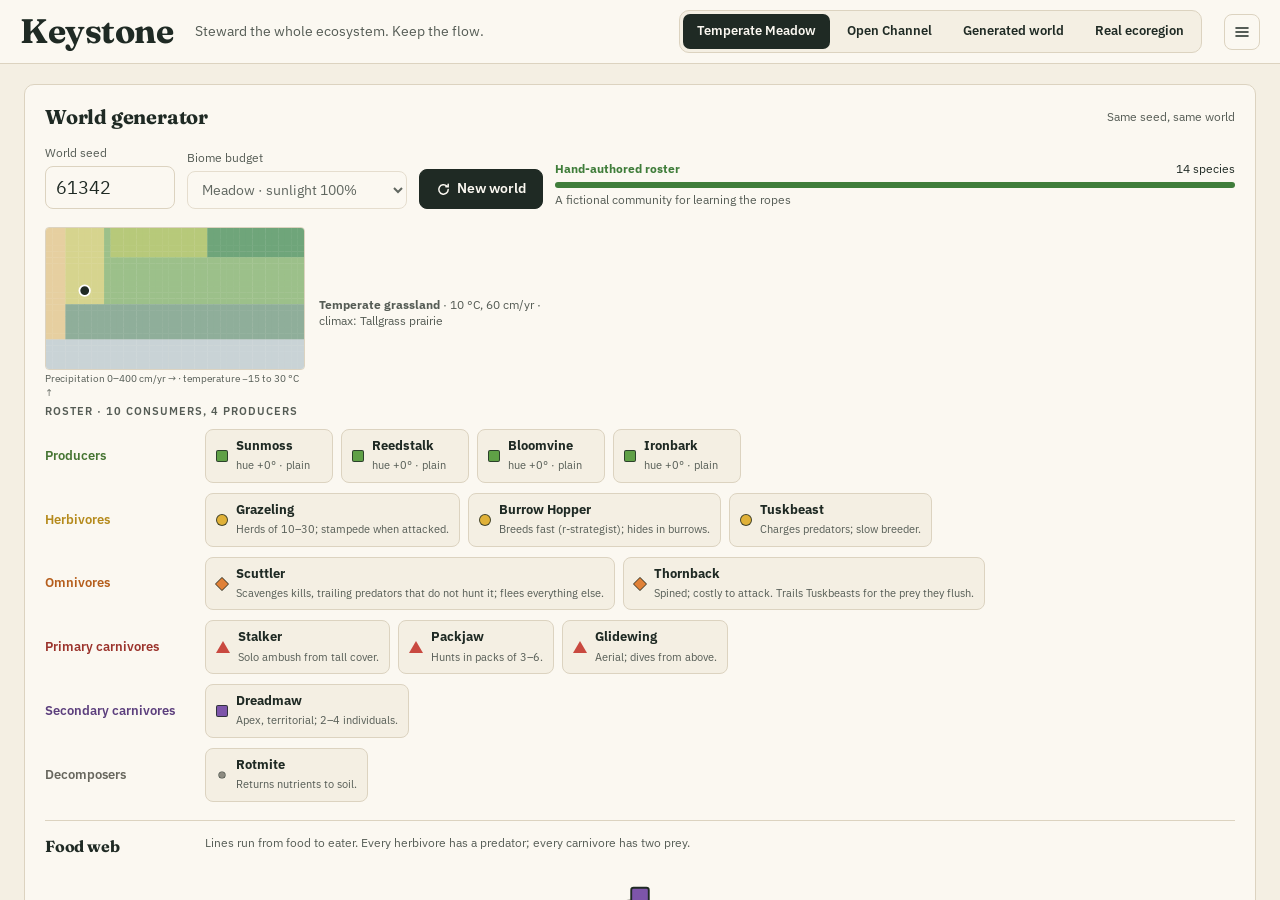
==== commit e6605bed: "Phase 3 P3-M7 (part 1): the steward's loop - Retire the Phase 2 lineage game: player species, per-in" ====
--- a/index.html
+++ b/index.html
@@ -4,7 +4,7 @@
   <meta charset="utf-8">
   <meta name="viewport" content="width=device-width, initial-scale=1, viewport-fit=cover">
   <meta name="theme-color" content="#FBF8F1">
-  <meta name="description" content="Keystone: an HTML5 ecosystem game about energy flowing through a living food web.">
+  <meta name="description" content="Keystone: steward a real ecosystem through 30 years of droughts, invasions and competing demands.">
   <title>Keystone</title>
   <link rel="icon" href="data:image/svg+xml,%3Csvg xmlns='http://www.w3.org/2000/svg' viewBox='0 0 32 32'%3E%3Cpath d='M16 3 29 28H3Z' fill='%235E9E45' stroke='%231F2A24' stroke-width='2'/%3E%3Cpath d='M16 3 22.5 15.5h-13Z' fill='%23C9483F'/%3E%3C/svg%3E">
   <link rel="preconnect" href="https://fonts.googleapis.com">
@@ -19,17 +19,19 @@
   <section id="screen-world" class="world" hidden>
     <header class="bar">
       <div class="brand">Keystone</div>
-      <div class="bar-title"><div class="eyebrow" id="tb-biome">Temperate Meadow</div><div class="bar-sub"><b id="tb-round">Round 1</b> <span class="dim" id="tb-of">of 30 · Simulate</span></div></div>
+      <div class="bar-title"><div class="eyebrow" id="tb-biome">Temperate Meadow</div><div class="bar-sub"><b id="tb-round">Round 1</b> <span class="dim" id="tb-of">of 30 · Plan</span></div></div>
       <div class="season" id="tb-season" aria-label="Season"></div>
       <div id="tb-event" class="chip chip-green" hidden></div>
       <div class="bar-spacer"></div>
+      <div class="pill-stat" title="Stewardship Points fund management actions"><span>SP</span><b class="mono" id="tb-sp">0</b></div>
+      <div class="pill-stat" title="Ecosystem Health Index, 0–100"><span>EHI</span><b class="mono" id="tb-ehi">—</b></div>
       <div class="season-left"><div class="eyebrow">Season left</div><div class="mono big" id="tb-timer">02:00</div></div>
       <div class="speed" role="group" aria-label="Simulation speed">
         <button data-speed="0" title="Pause (Space)" aria-label="Pause"><svg viewBox="0 0 16 16" aria-hidden="true"><rect x="3" y="3" width="3.5" height="10" rx="1"/><rect x="9.5" y="3" width="3.5" height="10" rx="1"/></svg></button>
         <button data-speed="1">1×</button><button data-speed="2">2×</button><button data-speed="4">4×</button>
       </div>
       <button class="icon-btn only-narrow" id="btn-toggle-left" title="Pyramids" aria-label="Pyramids">△</button>
-      <button class="icon-btn only-narrow" id="btn-toggle-right" title="Your species" aria-label="Your species">●</button>
+      <button class="icon-btn only-narrow" id="btn-toggle-right" title="Steward panel" aria-label="Steward panel">●</button>
       <button class="icon-btn" data-menu title="Menu (Esc)" aria-label="Menu"><svg viewBox="0 0 16 16" aria-hidden="true"><path d="M2 4h12M2 8h12M2 12h12" stroke="currentColor" stroke-width="1.6" fill="none" stroke-linecap="round"/></svg></button>
     </header>
 
@@ -44,20 +46,12 @@
       <div id="pyramid" class="pyramid"></div>
       <p class="pyr-note" id="pyr-note" hidden></p>
       <div class="cycles" id="cycles-strip" aria-live="polite"></div>
-      <p class="share-note" id="share-note"></p>
       <p class="sun-note" id="sun-note"></p>
       <div class="legend" id="level-legend"></div>
     </aside>
 
     <div class="map-cell" id="map-cell">
       <canvas id="world" aria-label="Ecosystem map"></canvas>
-      <div class="tint-card card" id="tint-card">
-        <div class="row between"><b>Variation tint</b><button class="switch" id="tint-toggle" role="switch" aria-checked="false" aria-label="Variation tint"><i></i></button></div>
-        <label class="caption" for="tint-gene">Gene</label>
-        <select id="tint-gene"></select>
-        <div class="tint-bar"></div>
-        <div class="row between caption mono" id="tint-scale"><span></span><span></span><span></span></div>
-      </div>
       <div class="zoom-btns"><button id="zoom-in" aria-label="Zoom in">+</button><button id="zoom-out" aria-label="Zoom out">−</button></div>
       <div id="inspector" class="inspector card" hidden aria-live="polite"></div>
       <div id="hint" class="hint card" hidden></div>
@@ -65,37 +59,17 @@
     </div>
 
     <aside class="side side-right" id="panel-right">
-      <div class="sp-head"><canvas id="pr-icon" width="44" height="44"></canvas><div><h3 class="h-serif" id="pr-name">Your species</h3><div class="caption" id="pr-sub">Your lineage</div></div></div>
-      <div class="stat-cards">
-        <div class="stat"><div class="eyebrow">Population</div><div class="mono big" id="pr-pop">0</div><div class="caption" id="pr-pop-sub"></div></div>
-        <div class="stat"><div class="eyebrow">Avg energy</div><div class="mono big" id="pr-energy">0%</div><div class="caption">starve below 20%</div></div>
-        <div class="stat"><div class="eyebrow">Births</div><div class="mono big" id="pr-births">0</div><div class="caption" id="pr-births-sub"></div></div>
-        <div class="stat"><div class="eyebrow">Deaths</div><div class="mono big" id="pr-deaths">0</div><div class="caption" id="pr-deaths-sub"></div></div>
-      </div>
-      <div class="caption">Body energy across the population</div>
-      <canvas id="pr-energy-strip" class="energy-strip" height="16"></canvas>
-      <div class="row between caption mono strip-labels"><span>0</span><span>20% starving</span><span>70% breeds</span></div>
-      <div class="row between rivals-head"><h3 class="h-serif">Rivals</h3><span class="caption" id="rivals-count"></span></div>
-      <ul id="rival-list" class="rival-list"></ul>
+      <div id="steward-panel"></div>
     </aside>
 
-    <footer class="dir-bar">
-      <div class="eyebrow">Directives</div>
-      <div id="directives" class="directives" role="toolbar" aria-label="Directives"></div>
-      <div class="bar-spacer"></div>
-      <button id="btn-marker" class="territory-btn" title="Place territory marker (T or right-click)">
-        <svg viewBox="0 0 24 24" aria-hidden="true"><path d="M6 21V4M6 4h11l-3 4 3 4H6" fill="none" stroke="currentColor" stroke-width="1.8" stroke-linejoin="round"/></svg>
-        <span><b>Territory</b><small id="marker-status">T · ready</small></span>
-      </button>
-      <button id="btn-clear-marker" class="icon-btn" title="Remove territory marker" aria-label="Remove territory marker" hidden>×</button>
-    </footer>
+    <footer class="dir-bar" id="action-bar"></footer>
   </section>
 
   <!-- ===== New world ===== -->
   <section id="screen-newworld" class="screen" hidden>
     <header class="bar">
       <div class="brand big-brand">Keystone</div>
-      <div class="caption tagline">Shape a lineage. Capture the flow.</div>
+      <div class="caption tagline">Steward the whole ecosystem. Keep the flow.</div>
       <div class="bar-spacer"></div>
       <div class="tabs" role="tablist" id="mode-tabs">
         <button role="tab" data-mode="meadow">Temperate Meadow</button>
@@ -129,134 +103,61 @@
           <div id="nw-web" class="food-web"></div>
         </div>
         <div class="card pad-l founder">
-          <h2 class="h-serif">Founder</h2>
-          <div class="seg3" role="tablist" id="founder-tabs">
-            <button data-ftab="templates">Templates</button><button data-ftab="roll">Roll a founder</button><button data-ftab="custom">Custom · 40 MP</button>
-          </div>
-          <div id="founder-body"></div>
+          <h2 class="h-serif">Stewardship</h2>
+          <div id="nw-scenario"></div>
           <div class="row between diff-row"><span class="caption">Difficulty</span><div class="seg-small" id="nw-difficulty"></div></div>
           <p class="caption" id="nw-diff-note"></p>
           <label class="row check-row"><input type="checkbox" id="nw-climate"> <span><b>Climate change</b> <span class="caption">CO₂ rises each round and the climate warms</span></span></label>
           <label class="row check-row"><input type="checkbox" id="nw-volcanic"> <span><b>Volcanic isle</b> <span class="caption">Start on bare rock: the whole run is primary succession</span></span></label>
-          <div class="row between"><button class="btn ghost" id="nw-reroll"></button><button class="btn primary" id="nw-begin">Begin run <span aria-hidden="true">→</span></button></div>
-          <div class="tpl-row-wrap"><div class="caption">Or start from a Phase 1 template</div><div class="tpl-row" id="nw-tpl-row"></div></div>
-        </div>
-      </div>
-    </div>
-  </section>
-
-  <!-- ===== Species editor · Evolve ===== -->
-  <section id="screen-evolve" class="screen" hidden>
+          <div class="row between"><span></span><button class="btn primary" id="nw-begin">Begin as steward <span aria-hidden="true">→</span></button></div>
+        </div>
+      </div>
+    </div>
+  </section>
+
+  <!-- ===== Round report ===== -->
+  <section id="screen-report" class="screen" hidden>
     <header class="bar">
       <div class="brand">Keystone</div>
-      <div class="bar-sub"><b id="ev-round">Round 1</b> <span class="dim">of 30 · Evolve</span></div>
-      <button class="btn ghost small" data-open="phylogeny"><svg viewBox="0 0 16 16" aria-hidden="true"><path d="M3 3v10M3 5h5v6h5M8 8h5" fill="none" stroke="currentColor" stroke-width="1.5"/></svg>Phylogeny</button>
-      <button class="btn ghost small" data-open="codex"><svg viewBox="0 0 16 16" aria-hidden="true"><path d="M3 2.5h8a2 2 0 0 1 2 2v9H5a2 2 0 0 1-2-2z M3 11.5a2 2 0 0 1 2-2h8" fill="none" stroke="currentColor" stroke-width="1.5"/></svg>Codex</button>
-      <div class="bar-spacer"></div>
-      <div class="mp-pill"><span>Mutation Points</span><b class="mono" id="ev-mp-left">0</b><small id="ev-mp-sub">/ 0</small></div>
-      <button class="btn accent" id="ev-start">Start season <span aria-hidden="true">→</span></button>
-      <button class="icon-btn" data-menu aria-label="Menu"><svg viewBox="0 0 16 16" aria-hidden="true"><path d="M2 4h12M2 8h12M2 12h12" stroke="currentColor" stroke-width="1.6" fill="none" stroke-linecap="round"/></svg></button>
-    </header>
-    <div class="ev-grid">
-      <div class="ev-left">
-        <div class="eyebrow" id="ev-gen"></div>
-        <input id="ev-name" class="name-input" maxlength="24" aria-label="Species name">
-        <div class="caption" id="ev-level"></div>
-        <div class="preview-box"><canvas id="ev-preview" width="560" height="360" aria-label="Creature preview at the population mean"></canvas></div>
-        <p class="caption">Drawn at the population mean. Individuals vary around it.</p>
-        <div class="chips" id="ev-plan"></div>
-        <div class="card meter-card">
-          <div class="row between"><h3 class="h-serif">Upkeep meter</h3><span class="status" id="ev-meter-status"></span></div>
-          <div id="ev-meter"></div>
-          <p class="caption" id="ev-meter-note">Band shows individual spread. The costliest 5% starve first in winter.</p>
-        </div>
-        <div id="ev-hint" class="hint-inline" hidden></div>
-      </div>
-      <div class="ev-center">
-        <div class="filters" id="ev-filters"></div>
-        <div class="caption legend-line"><i class="lg-mean"></i> mean <i class="lg-last"></i> last round <span>+ Guided mutation · <svg viewBox="0 0 16 16" class="pin-ico" aria-hidden="true"><path d="M6 2h4l-.5 4 2 2H4.5l2-2zM8 8v6" fill="none" stroke="currentColor" stroke-width="1.4"/></svg> pin = Selection pressure · μ = Mutation focus</span></div>
-        <div class="gene-grid" id="ev-genes"></div>
-      </div>
-      <div class="ev-right">
-        <h3 class="h-serif">Build profile</h3>
-        <canvas id="ev-radar" width="520" height="440" aria-label="Radar chart of build profile"></canvas>
-        <div class="caption radar-key"><i class="k-now"></i> Now <i class="k-was"></i> <span id="ev-radar-was">Last round</span></div>
-        <div class="eyebrow orders-title" id="ev-orders-title">This round's orders</div>
-        <div id="ev-orders" class="orders"></div>
-        <div id="ev-event" class="event-note" hidden></div>
-      </div>
-    </div>
-    <div class="mutant-tray">
-      <div class="mt-head"><h3 class="h-serif">Mutant tray</h3><p class="caption">Real outliers born last round, 30% off</p></div>
-      <div id="ev-mutants" class="mutants"></div>
-    </div>
-  </section>
-
-  <!-- ===== Selection report ===== -->
-  <section id="screen-report" class="screen" hidden>
-    <header class="bar">
-      <div class="brand">Keystone</div>
-      <div class="bar-sub"><b id="rp-round">Round 1</b> <span class="dim">of 30 · Selection report</span></div>
+      <div class="bar-sub"><b id="rp-round">Round 1</b> <span class="dim">of 30 · Report</span></div>
       <div class="bar-spacer"></div>
       <div id="rp-chips" class="row gap"></div>
       <button class="icon-btn" data-menu aria-label="Menu"><svg viewBox="0 0 16 16" aria-hidden="true"><path d="M2 4h12M2 8h12M2 12h12" stroke="currentColor" stroke-width="1.6" fill="none" stroke-linecap="round"/></svg></button>
     </header>
     <div class="screen-body">
       <div id="rp-outcome" class="outcome" hidden></div>
-      <div id="rp-speciation"></div>
       <div class="rp-grid">
+        <div class="card pad-l rp-ehi">
+          <div class="row between"><h2 class="h-serif">Ecosystem Health Index</h2><b class="mono huge" id="rp-ehi-total">—</b></div>
+          <div id="rp-ehi" class="ehi-list"></div>
+          <div id="rp-goals" class="goals"></div>
+        </div>
         <div class="card pad-l rp-sankey">
-          <div class="row between"><h2 class="h-serif">Where your energy went</h2><span class="caption" id="rp-sankey-note"></span></div>
+          <div class="row between"><h2 class="h-serif">Energy through the consumers</h2><span class="caption" id="rp-sankey-note"></span></div>
           <div id="rp-sankey" class="sankey"></div>
         </div>
         <div class="card pad-l rp-pops">
           <h2 class="h-serif">Populations this round</h2>
-          <p class="caption">Percent of each species at round start</p>
+          <p class="caption">Percent of each species at round start: the biggest movers</p>
           <canvas id="rp-popchart" width="520" height="300" aria-label="Population chart"></canvas>
           <ul id="rp-legend" class="pop-legend"></ul>
         </div>
-        <div class="card pad-l rp-evolved">
-          <div class="row between"><h2 class="h-serif">What evolved</h2><span class="caption">Mean shifts above 0.25 levels</span></div>
-          <ul id="rp-evo" class="evolved"></ul>
-        </div>
-        <div class="rp-small">
-          <div class="card pad"><h3 class="h-serif">Top causes of death</h3><div id="rp-deaths" class="bars"></div></div>
-          <div class="card pad"><h3 class="h-serif">Top energy sources</h3><div id="rp-sources" class="bars"></div></div>
+        <div class="card pad-l rp-demog">
+          <div class="row between"><h2 class="h-serif">Demography</h2><span class="caption">N1 = N0 + B + I − D − E · r = ((B + I) − (D + E)) ÷ N0</span></div>
+          <div id="rp-demog" class="demog-table"></div>
         </div>
         <div class="card pad-l rp-inter">
           <div class="row between"><h2 class="h-serif">Interactions and diversity</h2><span class="caption" id="rp-div"></span></div>
           <ul id="rp-inter" class="inter-list"></ul>
+          <ul id="rp-notes" class="inter-list"></ul>
           <div id="rp-keystone" class="keystone-box"></div>
         </div>
         <div class="card dark pad-l rp-mp">
-          <div class="row between"><h2 class="h-serif">Mutation Points</h2><b class="mono huge" id="rp-mp-total">0</b></div>
-          <table id="rp-mp" class="mp-table"></table>
-          <button class="btn light wide" id="rp-continue">Continue to Evolve <span aria-hidden="true">→</span></button>
-        </div>
-      </div>
-    </div>
-  </section>
-
-  <!-- ===== Phylogeny ===== -->
-  <section id="screen-phylogeny" class="screen" hidden>
-    <header class="bar">
-      <div class="brand">Keystone</div>
-      <div class="bar-sub"><b>Phylogeny</b> <span class="dim" id="ph-sub"></span></div>
-      <div class="bar-spacer"></div>
-      <div class="caption" id="ph-stats"></div>
-      <button class="btn ghost small" data-close><svg viewBox="0 0 16 16" aria-hidden="true"><path d="M4 4l8 8M12 4l-8 8" stroke="currentColor" stroke-width="1.6"/></svg>Close</button>
-    </header>
-    <div class="ph-grid">
-      <div class="ph-main">
-        <div class="ph-legend caption">
-          <span><i class="lg-branch"></i> Branch width = population</span>
-          <span><i class="lg-you"></i> Your lineage (outlined)</span>
-          <span><i class="lg-desc"></i> Descendants · <b id="ph-desc-count">none yet</b></span>
-          <span><i class="lg-spec"></i> Speciation</span><span><i class="lg-ext"></i> Extinction</span><span><i class="lg-arr">+</i> Arrival</span>
-        </div>
-        <div id="ph-tree" class="ph-tree"></div>
-      </div>
-      <aside class="ph-side" id="ph-side"></aside>
+          <div class="row between"><h2 class="h-serif">Stewardship Points</h2><b class="mono huge" id="rp-sp-total">0</b></div>
+          <table id="rp-sp" class="mp-table"></table>
+          <button class="btn light wide" id="rp-continue">Plan next round <span aria-hidden="true">→</span></button>
+        </div>
+      </div>
     </div>
   </section>
 
@@ -266,7 +167,6 @@
       <div class="brand">Keystone</div>
       <div class="bar-sub"><b>Codex</b> <span class="dim" id="cx-sub"></span></div>
       <div class="bar-spacer"></div>
-      <button class="btn ghost small" data-open="phylogeny"><svg viewBox="0 0 16 16" aria-hidden="true"><path d="M3 3v10M3 5h5v6h5M8 8h5" fill="none" stroke="currentColor" stroke-width="1.5"/></svg>Phylogeny</button>
       <button class="btn ghost small" data-close><svg viewBox="0 0 16 16" aria-hidden="true"><path d="M4 4l8 8M12 4l-8 8" stroke="currentColor" stroke-width="1.6"/></svg>Close</button>
     </header>
     <div class="cx-grid">
@@ -282,7 +182,7 @@
       <h1 class="h-serif" id="end-title">Victory</h1>
       <p id="end-sub" class="lead"></p>
       <table id="end-score" class="score-table"></table>
-      <div class="row gap center"><button class="btn ghost" data-open="phylogeny">View phylogeny</button><button class="btn accent" id="end-new">New run</button></div>
+      <div class="row gap center"><button class="btn ghost" data-open="codex">Open the Codex</button><button class="btn accent" id="end-new">New run</button></div>
     </div>
   </section>
 
@@ -304,7 +204,7 @@
         <label class="btn ghost" for="file-import">Import save</label>
         <button class="btn ghost danger" id="menu-quit">Quit to New world</button>
       </div>
-      <p class="caption">The game autosaves at the start of every Evolve phase.</p>
+      <p class="caption">The game autosaves at the start of every Plan phase.</p>
       <details class="controls-help" id="menu-credits">
         <summary>Data sources</summary>
         <div id="credits-body" class="caption"></div>
@@ -315,8 +215,8 @@
           <tr><th>Pan</th><td>Drag or WASD</td><td>One-finger drag</td></tr>
           <tr><th>Zoom</th><td>Scroll wheel</td><td>Pinch</td></tr>
           <tr><th>Inspect</th><td>Left-click</td><td>Tap</td></tr>
-          <tr><th>Territory marker</th><td>Right-click or T</td><td>Long-press</td></tr>
-          <tr><th>Directives</th><td>1–6</td><td>Buttons</td></tr>
+          <tr><th>Place an action</th><td>Pick it, then click the map</td><td>Pick it, then tap</td></tr>
+          <tr><th>Cancel placing</th><td>Esc or right-click</td><td>Pick it again</td></tr>
           <tr><th>Pause</th><td>Space</td><td>Pause button</td></tr>
           <tr><th>Speed</th><td>+ / −</td><td>Speed buttons</td></tr>
         </table>
@@ -337,17 +237,18 @@
 <script src="js/succession.js"></script>
 <script src="js/interactions.js"></script>
 <script src="js/keystone.js"></script>
+<script src="js/steward.js"></script>
 <script src="js/energy.js"></script>
 <script src="js/scenarios.js"></script>
 <script src="js/catalog.js"></script>
 <script src="js/catalogs/index.js"></script>
-<script src="js/evolution.js"></script>
 <script src="js/generator.js"></script>
 <script src="js/sprites.js"></script>
 <script src="js/render.js"></script>
 <script src="js/audio.js"></script>
 <script src="js/ui.js"></script>
 <script src="js/screens.js"></script>
+<script src="js/stewardui.js"></script>
 <script src="js/game.js"></script>
 </body>
 </html>
--- a/css/style.css
+++ b/css/style.css
@@ -578,3 +578,56 @@
 .ks-row { font-size: 13px; margin: 4px 0; }
 .ks-yes b { color: #9A6B12; }
 @media (max-width: 640px) { .inter-list li { grid-template-columns: 1fr; gap: 2px; } }
+
+/* ===== Steward (P3-M7) ===== */
+.pill-stat { display: flex; align-items: baseline; gap: 6px; padding: 4px 10px; border: 1px solid var(--line); border-radius: 999px; background: var(--card, #fff); }
+.pill-stat span { font-size: 11px; color: var(--ink-2); letter-spacing: .04em; }
+.pill-stat b { font-size: 15px; }
+#steward-panel { display: grid; gap: 10px; align-content: start; }
+#steward-panel h3 { margin: 6px 0 0; }
+.ehi-bars, .ehi-list { display: grid; gap: 4px; }
+.ehi-row { display: grid; grid-template-columns: minmax(0, 1.4fr) 1fr auto; gap: 8px; align-items: center; font-size: 12px; color: var(--ink-2); }
+.ehi-list .ehi-row { grid-template-columns: minmax(0, 1.2fr) 1fr 48px 44px; }
+.ehi-list .ehi-row small { grid-column: 1 / -1; margin: -2px 0 4px; color: var(--ink-2); font-size: 11px; }
+.ehi-row .trk { height: 7px; background: var(--line); border-radius: 4px; overflow: hidden; }
+.ehi-row .trk i { display: block; height: 100%; background: var(--accent, #1D6570); }
+.ehi-row .pos { color: #2F7D32; } .ehi-row .neg { color: #B23A31; }
+.goal-list { list-style: none; margin: 0; padding: 0; display: grid; gap: 5px; font-size: 12.5px; }
+.goal-list li { display: grid; grid-template-columns: 16px 1fr; gap: 6px; }
+.goal-list li small { display: block; color: var(--ink-2); font-size: 11px; }
+.goal-list .tick { font-weight: 700; color: var(--ink-2); }
+.goal-list li.met .tick { color: #2F7D32; }
+.action-card { padding: 10px 12px; display: grid; gap: 6px; }
+.action-card p { margin: 0; }
+.action-card select { width: 100%; }
+.queue, .watch { list-style: none; margin: 0; padding: 0; display: grid; gap: 4px; font-size: 12.5px; }
+.queue li { display: grid; grid-template-columns: 1fr auto 22px; gap: 6px; align-items: center; }
+.queue li.standing span { font-style: italic; }
+.queue button { border: 0; background: none; cursor: pointer; font-size: 16px; color: var(--ink-2); }
+.watch li { display: grid; grid-template-columns: 14px 1fr auto 44px; gap: 6px; align-items: center; }
+.watch li small { text-align: right; color: var(--ink-2); }
+.watch li.warn small { color: #B7791F; } .watch li.gone .nm { text-decoration: line-through; color: var(--ink-2); }
+table.harvest { width: 100%; border-collapse: collapse; font-size: 12px; }
+table.harvest th { text-align: left; font-weight: 500; color: var(--ink-2); }
+table.harvest td { padding: 2px 0; }
+table.harvest input { width: 56px; }
+.dir-btn.act { min-width: 0; }
+.dir-btn.act small { color: var(--ink-2); }
+#action-bar { flex-wrap: wrap; row-gap: 6px; }
+.rp-ehi { grid-column: 1 / -1; }
+.rp-ehi .goals { margin-top: 12px; }
+.rp-demog { grid-column: 1 / -1; }
+.demog-table { overflow-x: auto; }
+.demog-table table { width: 100%; border-collapse: collapse; font-size: 12px; }
+.demog-table th { text-align: right; font-weight: 500; color: var(--ink-2); padding: 3px 6px; }
+.demog-table th:first-child, .demog-table td:first-child { text-align: left; }
+.demog-table td { text-align: right; padding: 3px 6px; border-top: 1px solid var(--line); }
+.demog-table td:last-child, .demog-table th:last-child { text-align: left; }
+.demog-table .pos { color: #2F7D32; } .demog-table .neg { color: #B23A31; }
+.demog-table tr.gone td { color: var(--ink-2); text-decoration: line-through; }
+.trait-sheet { margin-bottom: 8px; }
+.act-strip { display: flex; align-items: center; gap: 8px; overflow-x: auto; flex: 1; min-width: 0; padding: 6px 0; scrollbar-width: thin; }
+.act-strip .eyebrow { flex: none; }
+.dir-btn.act { height: 44px; padding: 0 10px; flex: none; }
+.dir-btn.act .txt b { font-size: 13px; white-space: nowrap; }
+.start-season { flex: none; }
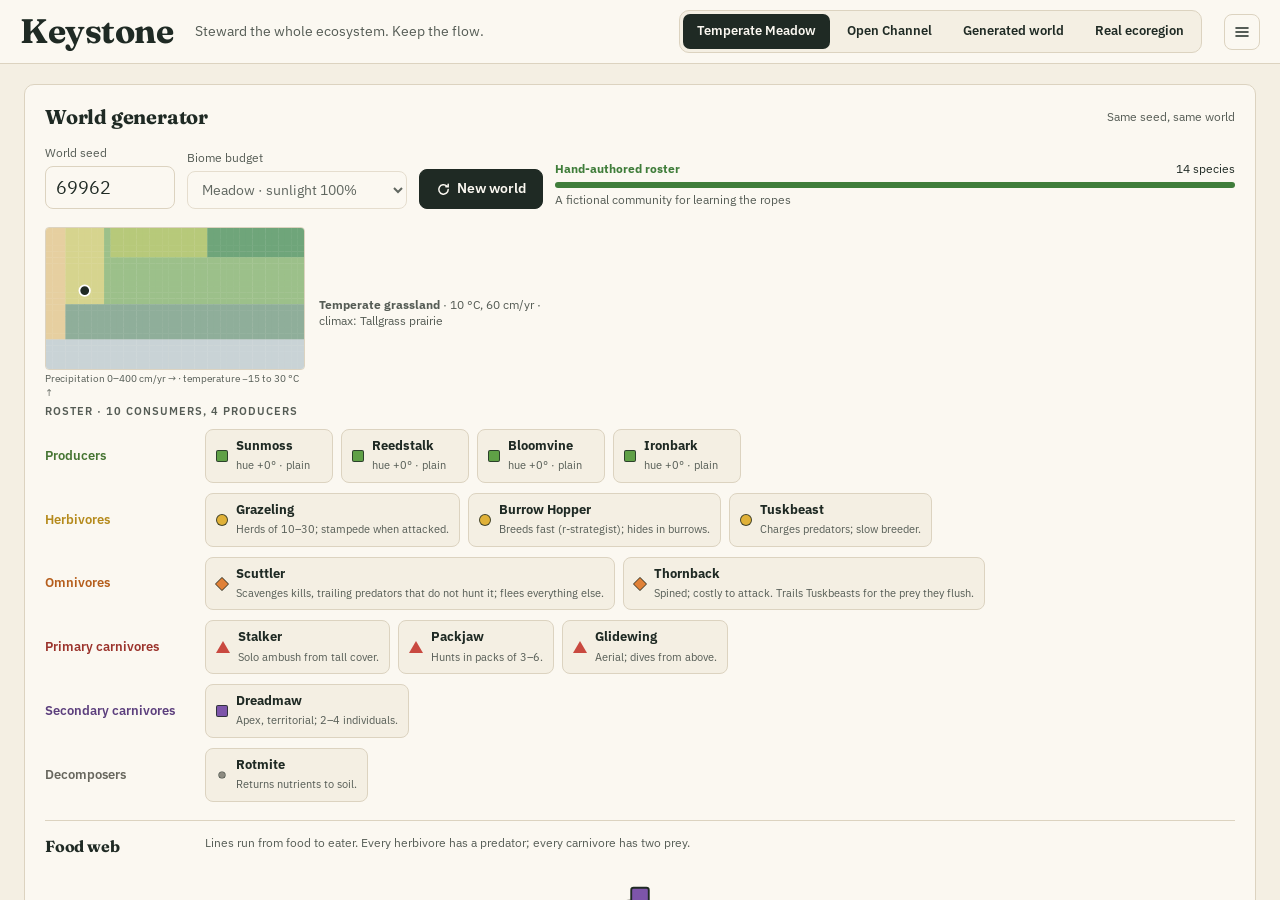
==== commit a8191815: "Phase 3 P3-M7 (part 2): what the steward knows - js/knowledge.js: knowledge levels (unknown, sighted" ====
--- a/index.html
+++ b/index.html
@@ -237,6 +237,7 @@
 <script src="js/succession.js"></script>
 <script src="js/interactions.js"></script>
 <script src="js/keystone.js"></script>
+<script src="js/knowledge.js"></script>
 <script src="js/steward.js"></script>
 <script src="js/energy.js"></script>
 <script src="js/scenarios.js"></script>
--- a/css/style.css
+++ b/css/style.css
@@ -146,10 +146,7 @@
 .pyr-note { font-size: 12px; color: var(--ink); background: var(--surface-2); border: 1px solid var(--line); border-radius: 8px; padding: 8px 10px; margin: 10px 0 0; }
 .pyr-row .pyr-label { display: flex; justify-content: space-between; font-size: 12px; color: var(--ink-2); margin-bottom: 3px; }
 .pyr-row .pyr-label b { font-family: var(--mono); font-weight: 500; color: var(--ink); }
-.pyr-bar { position: relative; height: 22px; margin: 0 auto; border-radius: 4px; transition: width 0.4s ease; min-width: 8px; overflow: hidden; }
-.pyr-bar .you { position: absolute; top: 0; bottom: 0; left: 0; background: var(--accent); }
-.pyr-row.player .pyr-bar { outline: 2px solid var(--ink); outline-offset: 2px; }
-.pyr-row.player .pyr-label span { color: var(--ink); font-weight: 600; }
+.pyr-bar { position: relative; height: 22px; margin: 0 auto; border-radius: 4px; transition: width 0.4s ease; min-width: 3px; overflow: hidden; }
 .share-note, .sun-note { font-size: 12px; color: var(--ink-2); margin: 6px 0 0; display: flex; gap: 8px; align-items: flex-start; }
 .share-note::before { content: ""; width: 10px; height: 10px; background: var(--accent); flex: none; margin-top: 3px; border-radius: 2px; }
 .sun-note::before { content: "☀"; color: #D69B1F; }
@@ -631,3 +628,9 @@
 .dir-btn.act { height: 44px; padding: 0 10px; flex: none; }
 .dir-btn.act .txt b { font-size: 13px; white-space: nowrap; }
 .start-season { flex: none; }
+
+/* Knowledge (P3-M7 part 2): uncertain spans on EHI bars; notes in the cycles panel; stale estimates */
+.ehi-row .trk { display: flex; }
+.ehi-row .trk i.unc { background: repeating-linear-gradient(45deg, rgba(29,101,112,0.35) 0 4px, rgba(29,101,112,0.12) 4px 8px); }
+.cy-note { font-size: 11.5px; color: var(--ink-2); font-style: italic; margin: 2px 0 4px; }
+table.harvest td.stale { color: #B7791F; }
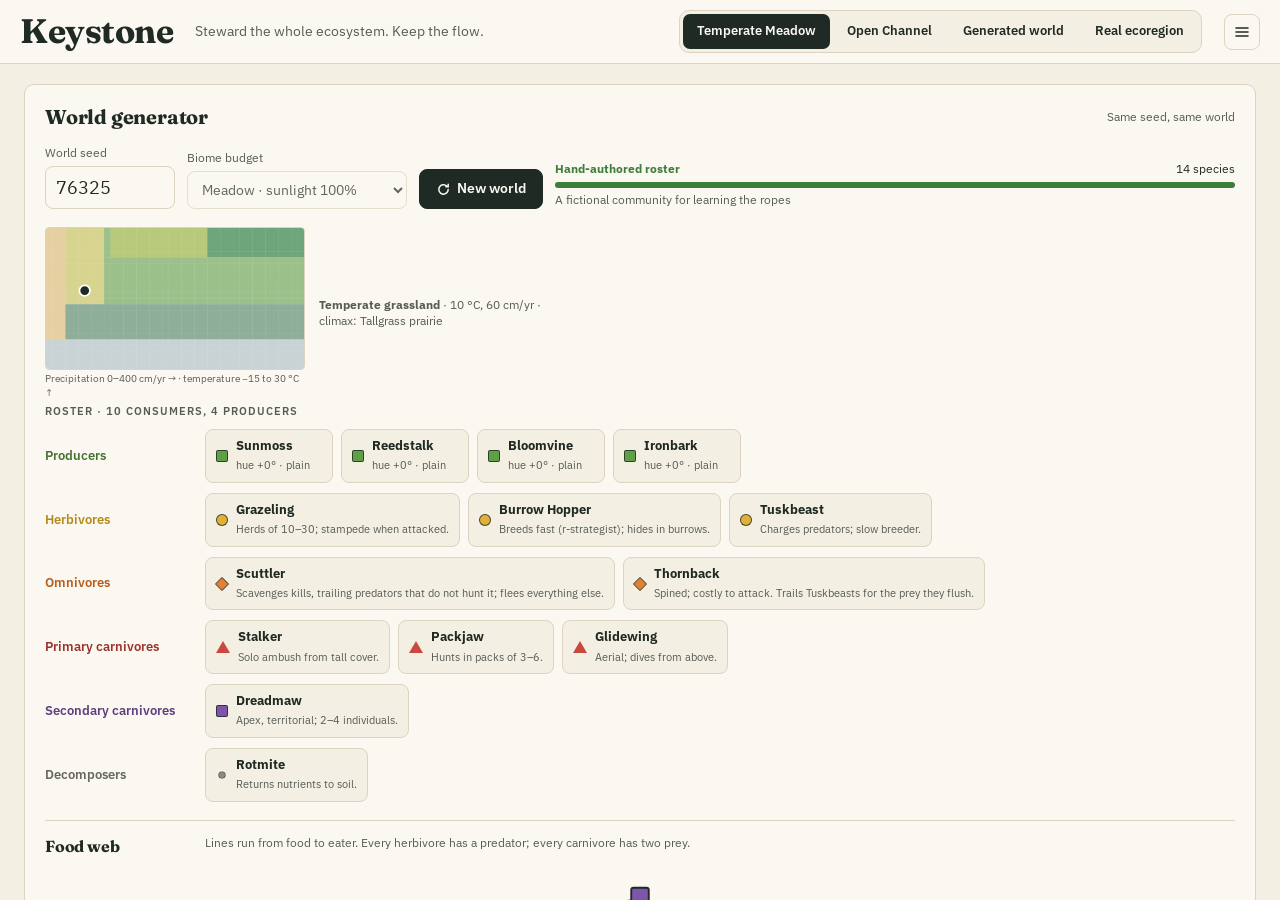
==== commit fad395e2: "Phase 3 P3-M7 (part 3): the steward's community Stakeholders with likes, dislikes and asks tied to r" ====
--- a/index.html
+++ b/index.html
@@ -109,6 +109,7 @@
           <p class="caption" id="nw-diff-note"></p>
           <label class="row check-row"><input type="checkbox" id="nw-climate"> <span><b>Climate change</b> <span class="caption">CO₂ rises each round and the climate warms</span></span></label>
           <label class="row check-row"><input type="checkbox" id="nw-volcanic"> <span><b>Volcanic isle</b> <span class="caption">Start on bare rock: the whole run is primary succession</span></span></label>
+          <label class="row check-row"><input type="checkbox" id="nw-changing" checked> <span><b>Changing community</b> <span class="caption">Stakeholders arrive and leave; land comes up for sale</span></span></label>
           <div class="row between"><span></span><button class="btn primary" id="nw-begin">Begin as steward <span aria-hidden="true">→</span></button></div>
         </div>
       </div>
@@ -151,6 +152,10 @@
           <ul id="rp-inter" class="inter-list"></ul>
           <ul id="rp-notes" class="inter-list"></ul>
           <div id="rp-keystone" class="keystone-box"></div>
+        </div>
+        <div class="card pad-l rp-community">
+          <div class="row between"><h2 class="h-serif">The community</h2><b class="mono huge" id="rp-mandate">—</b></div>
+          <div id="rp-community"></div>
         </div>
         <div class="card dark pad-l rp-mp">
           <div class="row between"><h2 class="h-serif">Stewardship Points</h2><b class="mono huge" id="rp-sp-total">0</b></div>
@@ -238,6 +243,7 @@
 <script src="js/interactions.js"></script>
 <script src="js/keystone.js"></script>
 <script src="js/knowledge.js"></script>
+<script src="js/stakeholders.js"></script>
 <script src="js/steward.js"></script>
 <script src="js/energy.js"></script>
 <script src="js/scenarios.js"></script>
--- a/css/style.css
+++ b/css/style.css
@@ -634,3 +634,17 @@
 .ehi-row .trk i.unc { background: repeating-linear-gradient(45deg, rgba(29,101,112,0.35) 0 4px, rgba(29,101,112,0.12) 4px 8px); }
 .cy-note { font-size: 11.5px; color: var(--ink-2); font-style: italic; margin: 2px 0 4px; }
 table.harvest td.stale { color: #B7791F; }
+
+/* The community (P3-M7 part 3) */
+.rp-community { grid-column: span 3; }
+.stake-list { list-style: none; margin: 6px 0 8px; padding: 0; display: grid; gap: 6px; font-size: 12px; }
+.stake-list small { color: var(--ink-2); }
+.stake-list .trk { height: 5px; background: var(--line); border-radius: 3px; overflow: hidden; margin-top: 2px; }
+.stake-list .trk i { display: block; height: 100%; background: #A0A09A; }
+.stake-list li.ally .trk i { background: #2F7D32; } .stake-list li.ally .mono { color: #2F7D32; }
+.stake-list li.opponent .trk i { background: #B23A31; } .stake-list li.opponent .mono { color: #B23A31; }
+.ask { padding: 10px 12px; margin-top: 8px; font-size: 12.5px; }
+.ask p { margin: 4px 0 8px; }
+.ask.answered { opacity: 0.7; }
+.ask.sale { border-color: #C9A46A; }
+@media (max-width: 1100px) { .rp-community { grid-column: 1 / -1; } }
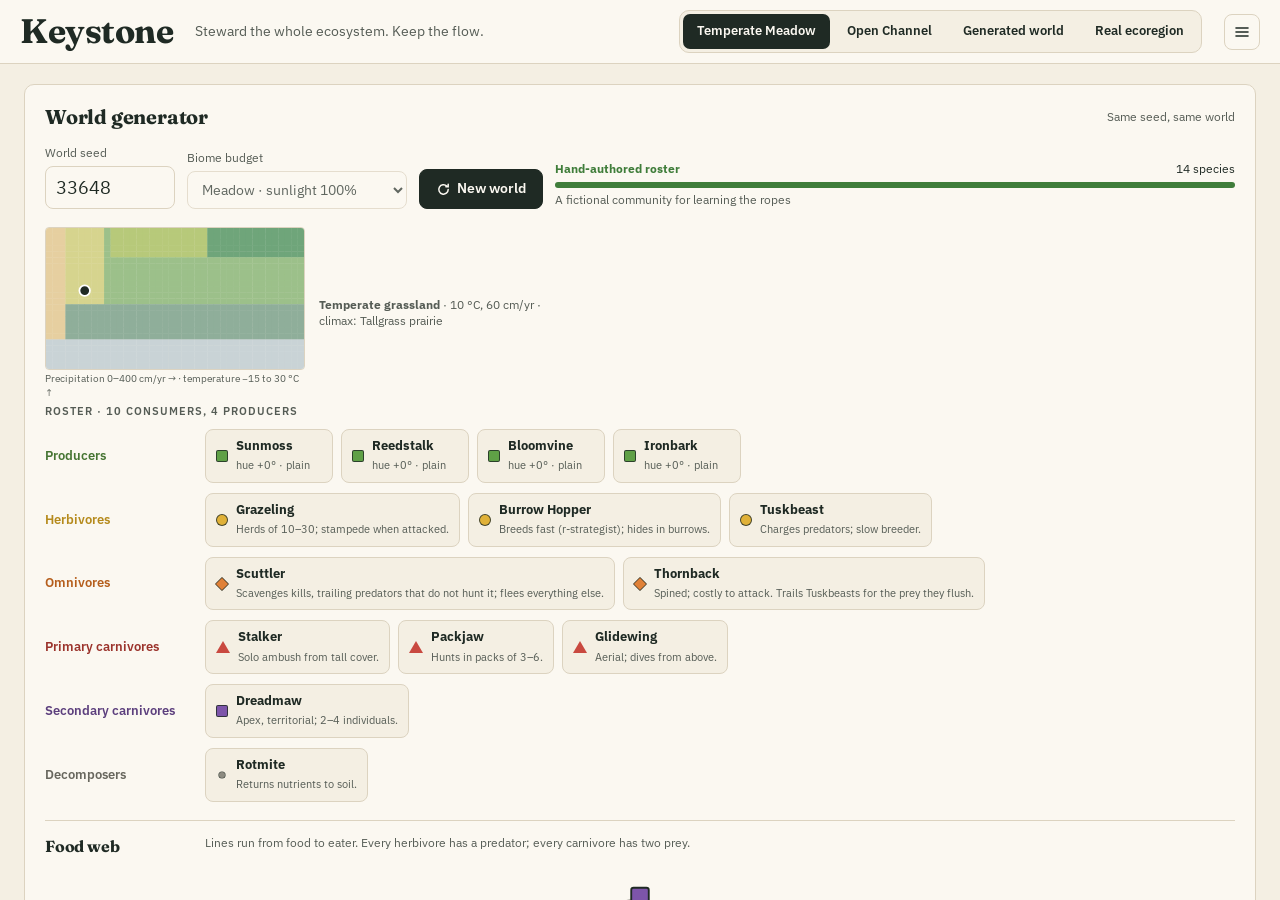
==== commit f276f423: "P3-ART: species sprites from taxon-group templates - 41 hand-drawn, layered templates (js/templates." ====
--- a/index.html
+++ b/index.html
@@ -251,6 +251,9 @@
 <script src="js/catalogs/index.js"></script>
 <script src="js/generator.js"></script>
 <script src="js/sprites.js"></script>
+<script src="js/spritetweaks.js"></script>
+<script src="js/templates.js"></script>
+<script src="js/templates-more.js"></script>
 <script src="js/render.js"></script>
 <script src="js/audio.js"></script>
 <script src="js/ui.js"></script>
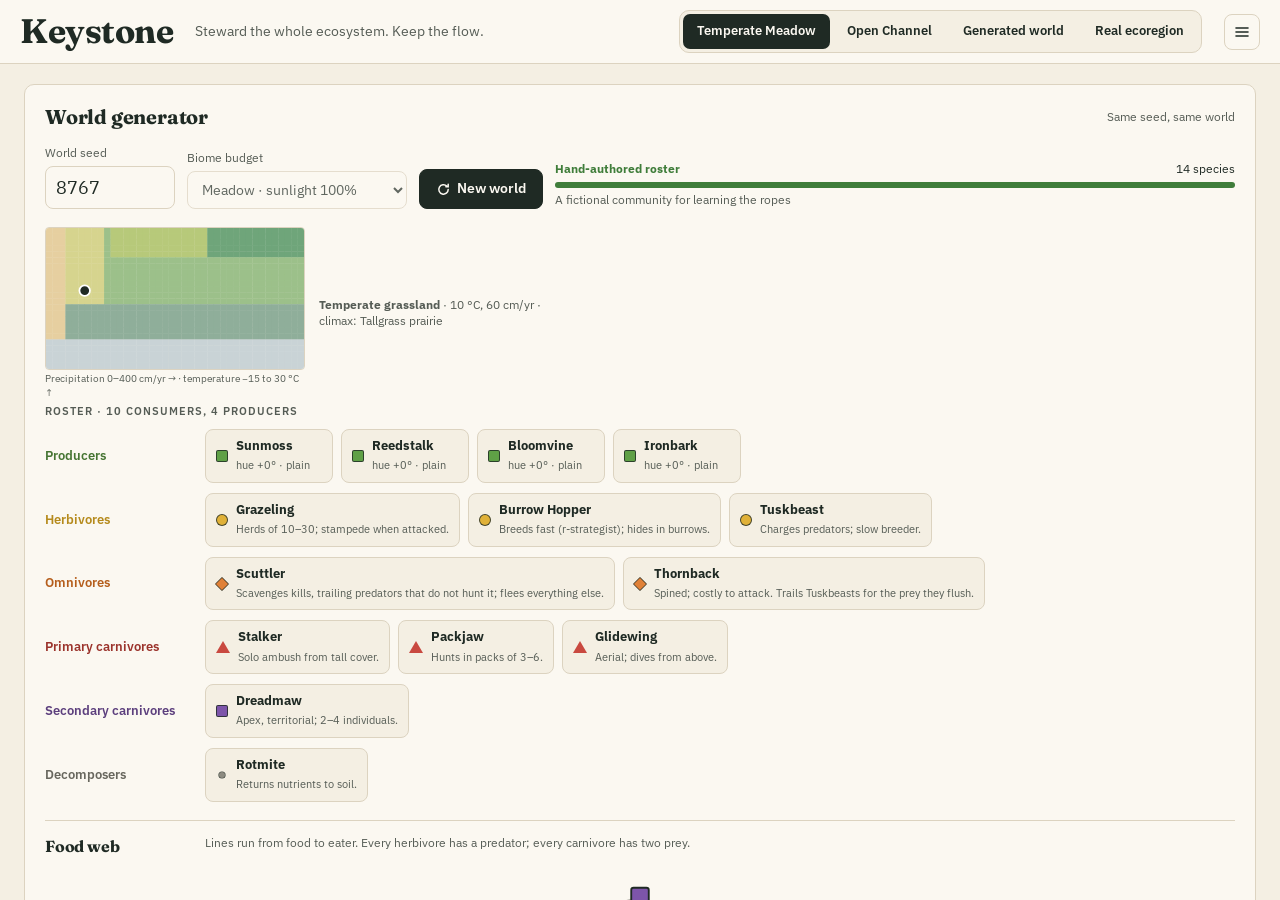
==== commit 0b77e1a1: "Phase 3 P3-M8: UI and classroom Map overlays; the five-step energy chain with the textbook worked ex" ====
--- a/index.html
+++ b/index.html
@@ -24,7 +24,8 @@
       <div id="tb-event" class="chip chip-green" hidden></div>
       <div class="bar-spacer"></div>
       <div class="pill-stat" title="Stewardship Points fund management actions"><span>SP</span><b class="mono" id="tb-sp">0</b></div>
-      <div class="pill-stat" title="Ecosystem Health Index, 0–100"><span>EHI</span><b class="mono" id="tb-ehi">—</b></div>
+      <div class="pill-stat" title="Ecosystem Health Index, 0–100, as far as you can tell, and its trend"><span>EHI</span><b class="mono" id="tb-ehi">—</b><i id="tb-ehi-trend" class="trend"></i></div>
+      <div class="pill-stat" title="Community mandate: stakeholders’ trust, weighted by influence"><span>Trust</span><b class="mono" id="tb-trust">—</b></div>
       <div class="season-left"><div class="eyebrow">Season left</div><div class="mono big" id="tb-timer">02:00</div></div>
       <div class="speed" role="group" aria-label="Simulation speed">
         <button data-speed="0" title="Pause (Space)" aria-label="Pause"><svg viewBox="0 0 16 16" aria-hidden="true"><rect x="3" y="3" width="3.5" height="10" rx="1"/><rect x="9.5" y="3" width="3.5" height="10" rx="1"/></svg></button>
@@ -53,6 +54,7 @@
     <div class="map-cell" id="map-cell">
       <canvas id="world" aria-label="Ecosystem map"></canvas>
       <div class="zoom-btns"><button id="zoom-in" aria-label="Zoom in">+</button><button id="zoom-out" aria-label="Zoom out">−</button></div>
+      <div class="ov-ctl"><label class="sr-only" for="ov-select">Map overlay</label><select id="ov-select"><option value="">Map overlay: none</option></select><div id="ov-legend" hidden></div></div>
       <div id="inspector" class="inspector card" hidden aria-live="polite"></div>
       <div id="hint" class="hint card" hidden></div>
       <div id="debug-overlay" hidden></div>
@@ -87,6 +89,7 @@
       <div class="nw-grid">
         <div class="card pad-l">
           <div class="row between"><h2 class="h-serif">World generator</h2><span class="caption">Same seed, same world</span></div>
+          <div id="nw-map" class="eco-map" hidden></div>
           <div class="gen-controls">
             <label class="field"><span class="caption">World seed</span><input id="nw-seed" class="mono" inputmode="numeric" maxlength="10"></label>
             <label class="field" id="nw-biome-field"><span class="caption">Biome budget</span><select id="nw-biome"></select></label>
@@ -109,6 +112,7 @@
           <p class="caption" id="nw-diff-note"></p>
           <label class="row check-row"><input type="checkbox" id="nw-climate"> <span><b>Climate change</b> <span class="caption">CO₂ rises each round and the climate warms</span></span></label>
           <label class="row check-row"><input type="checkbox" id="nw-volcanic"> <span><b>Volcanic isle</b> <span class="caption">Start on bare rock: the whole run is primary succession</span></span></label>
+          <label class="row check-row"><input type="checkbox" id="nw-realism"> <span><b>Realism</b> <span class="caption">Every efficiency in the textbook's range: endotherms keep 1–3% as new tissue, so food chains are short and predators scarce. Experimental: not balanced yet</span></span></label>
           <label class="row check-row"><input type="checkbox" id="nw-changing" checked> <span><b>Changing community</b> <span class="caption">Stakeholders arrive and leave; land comes up for sale</span></span></label>
           <div class="row between"><span></span><button class="btn primary" id="nw-begin">Begin as steward <span aria-hidden="true">→</span></button></div>
         </div>
@@ -134,8 +138,13 @@
           <div id="rp-goals" class="goals"></div>
         </div>
         <div class="card pad-l rp-sankey">
-          <div class="row between"><h2 class="h-serif">Energy through the consumers</h2><span class="caption" id="rp-sankey-note"></span></div>
-          <div id="rp-sankey" class="sankey"></div>
+          <div class="row between wrap"><h2 class="h-serif">Energy</h2>
+            <div class="row gap"><div class="seg-small" id="rp-energy-tabs"><button data-view="chain" aria-pressed="true">Energy chain</button><button data-view="flow" aria-pressed="false">Consumer flow</button></div>
+            <select id="rp-chain-of" aria-label="Chain for"></select>
+            <label class="row check-row small"><input type="checkbox" id="rp-textbook"> <span>Textbook example</span></label></div></div>
+          <p class="caption" id="rp-sankey-note"></p>
+          <div id="rp-chain" class="chain"></div>
+          <div id="rp-sankey" class="sankey" hidden></div>
         </div>
         <div class="card pad-l rp-pops">
           <h2 class="h-serif">Populations this round</h2>
@@ -160,6 +169,7 @@
         <div class="card dark pad-l rp-mp">
           <div class="row between"><h2 class="h-serif">Stewardship Points</h2><b class="mono huge" id="rp-sp-total">0</b></div>
           <table id="rp-sp" class="mp-table"></table>
+          <div class="export-row"><span class="caption">Export CSV:</span> <button class="linklike" data-csv="efficiencies">efficiencies</button> <button class="linklike" data-csv="pyramids">pyramids</button> <button class="linklike" data-csv="demography">demography</button></div>
           <button class="btn light wide" id="rp-continue">Plan next round <span aria-hidden="true">→</span></button>
         </div>
       </div>
@@ -171,6 +181,7 @@
     <header class="bar">
       <div class="brand">Keystone</div>
       <div class="bar-sub"><b>Codex</b> <span class="dim" id="cx-sub"></span></div>
+      <div class="seg-small" id="cx-tabs"><button data-tab="species" aria-pressed="true">Species</button><button data-tab="concepts" aria-pressed="false">Concepts</button></div>
       <div class="bar-spacer"></div>
       <button class="btn ghost small" data-close><svg viewBox="0 0 16 16" aria-hidden="true"><path d="M4 4l8 8M12 4l-8 8" stroke="currentColor" stroke-width="1.6"/></svg>Close</button>
     </header>
@@ -244,16 +255,16 @@
 <script src="js/keystone.js"></script>
 <script src="js/knowledge.js"></script>
 <script src="js/stakeholders.js"></script>
+<script src="js/overlays.js"></script>
+<script src="js/concepts.js"></script>
 <script src="js/steward.js"></script>
 <script src="js/energy.js"></script>
 <script src="js/scenarios.js"></script>
 <script src="js/catalog.js"></script>
 <script src="js/catalogs/index.js"></script>
+<script src="js/catalogs/usmap.js"></script>
 <script src="js/generator.js"></script>
 <script src="js/sprites.js"></script>
-<script src="js/spritetweaks.js"></script>
-<script src="js/templates.js"></script>
-<script src="js/templates-more.js"></script>
 <script src="js/render.js"></script>
 <script src="js/audio.js"></script>
 <script src="js/ui.js"></script>
--- a/css/style.css
+++ b/css/style.css
@@ -193,6 +193,14 @@
 .switch i { position: absolute; top: 2px; left: 2px; width: 16px; height: 16px; border-radius: 50%; background: #fff; transition: left 0.15s; box-shadow: 0 1px 2px rgba(0,0,0,0.2); }
 .switch[aria-checked="true"] { background: var(--accent); }
 .switch[aria-checked="true"] i { left: 18px; }
+.ov-ctl { position: absolute; top: 12px; left: 12px; max-width: 260px; display: flex; flex-direction: column; gap: 6px; }
+.ov-ctl select { font: inherit; font-size: 12px; padding: 5px 8px; border-radius: 8px; border: 1px solid var(--line); background: var(--surface); }
+#ov-legend { background: var(--surface); border: 1px solid var(--line); border-radius: 8px; padding: 8px 10px; font-size: 11.5px; color: var(--ink-2); box-shadow: 0 2px 8px rgba(0,0,0,0.06); }
+#ov-legend p { margin: 6px 0 0; }
+#ov-legend .ov-note { color: #9A4A15; }
+.ov-keys { display: flex; flex-wrap: wrap; gap: 4px 10px; }
+.ov-keys i { display: inline-block; width: 10px; height: 10px; border-radius: 2px; margin-right: 4px; vertical-align: -1px; border: 1px solid rgba(0,0,0,0.15); }
+.sr-only { position: absolute; width: 1px; height: 1px; overflow: hidden; clip: rect(0 0 0 0); white-space: nowrap; }
 .zoom-btns { position: absolute; top: 12px; right: 12px; display: flex; flex-direction: column; gap: 6px; }
 .zoom-btns button { width: 34px; height: 34px; border-radius: 8px; border: 1px solid var(--line); background: var(--surface); font-size: 18px; cursor: pointer; }
 .inspector { position: absolute; width: 320px; padding: 14px; box-shadow: var(--shadow); z-index: 5; }
@@ -648,3 +656,73 @@
 .ask.answered { opacity: 0.7; }
 .ask.sale { border-color: #C9A46A; }
 @media (max-width: 1100px) { .rp-community { grid-column: 1 / -1; } }
+
+.pill-stat .trend { font-style: normal; font-size: 10px; margin-left: 3px; color: var(--ink-2); }
+.pill-stat .trend.up { color: #2F7D32; } .pill-stat .trend.down { color: #B23A31; }
+.pill-stat b.warn { color: #B23A31; }
+
+/* The energy chain (P3-M8) */
+.chain { display: grid; gap: 4px; font-size: 12px; margin-top: 6px; }
+.chain-row { display: grid; grid-template-columns: minmax(150px, 1.3fr) 1.2fr 70px minmax(180px, 1.6fr); gap: 10px; align-items: center; padding: 3px 0; border-bottom: 1px solid var(--line); }
+.chain.with-tb .chain-row { grid-template-columns: minmax(150px, 1.3fr) 1fr 64px minmax(170px, 1.5fr) 84px 110px; }
+.chain-row.head { font-size: 10.5px; text-transform: uppercase; letter-spacing: 0.04em; color: var(--ink-2); border-bottom: 1px solid var(--ink-2); }
+.chain-row .bar { height: 10px; background: var(--surface-3, #EFE9D8); border-radius: 3px; overflow: hidden; }
+.chain-row .bar i { display: block; height: 100%; background: var(--accent, #1D6570); }
+.chain-row .eff b { font-weight: 600; } .chain-row .eff b.on { color: #2F7D32; } .chain-row .eff b.off { color: #B23A31; }
+.chain-row .eff small { color: var(--ink-2); }
+.chain-row .eff .loss { display: block; }
+.chain-row .tb { color: var(--ink-2); }
+#rp-chain-of { font: inherit; font-size: 12px; padding: 3px 6px; border-radius: 6px; border: 1px solid var(--line); background: var(--surface); max-width: 220px; }
+.row.wrap { flex-wrap: wrap; gap: 8px; }
+.check-row.small { font-size: 12px; }
+@media (max-width: 700px) { .chain-row, .chain.with-tb .chain-row { grid-template-columns: 1fr 1fr; } }
+
+.export-row { font-size: 12px; color: inherit; opacity: 0.9; }
+.rp-mp .export-row .linklike { color: inherit; text-decoration: underline; }
+
+#cx-tabs { margin-left: 16px; }
+.concept { max-width: 720px; }
+.concept .concept-def { font-size: 15px; line-height: 1.55; }
+.concept h3 { margin-top: 18px; }
+
+/* Action effects and harvest sliders (P3-M8 part 2) */
+.effects { display: flex; flex-wrap: wrap; gap: 4px; margin: 6px 0; font-size: 11px; }
+.effects .lag { width: 100%; color: var(--ink-2); }
+.effects .chip { font-size: 10.5px; }
+.effects .chip.up { background: #E3F0DE; color: #2F5F2A; } .effects .chip.down { background: #F6DEDA; color: #8E2E27; }
+.hv-cell { display: flex; align-items: center; gap: 6px; }
+.hv-slider { position: relative; flex: 1; min-width: 70px; }
+.hv-slider input[type=range] { width: 100%; }
+.hv-slider .halfk { position: absolute; top: -2px; width: 2px; height: 18px; margin-left: -1px; background: #2F7D32; pointer-events: none; }
+.harvest td input[type=number] { width: 48px; }
+
+.eff-bars { margin: 8px 0; display: grid; gap: 4px; font-size: 11.5px; }
+.eff-row { display: grid; grid-template-columns: 84px 1fr 40px; gap: 6px; align-items: center; }
+.eff-row .trk { position: relative; height: 8px; background: var(--line); border-radius: 4px; }
+.eff-row .trk .band { position: absolute; top: 0; height: 100%; background: rgba(47,125,50,0.28); border-radius: 4px; }
+.eff-row .trk .val { position: absolute; top: -3px; width: 3px; height: 14px; margin-left: -1px; background: #B23A31; border-radius: 1px; }
+.eff-row .trk .val.ok { background: #2F7D32; }
+
+.cx-ecology { margin-top: 16px; display: grid; gap: 6px; }
+.cx-ecology .eyebrow { margin-top: 6px; }
+.mgmt-list { list-style: none; margin: 0; padding: 0; font-size: 12.5px; display: grid; gap: 3px; }
+.age-pyr { display: grid; gap: 3px; font-size: 11.5px; max-width: 460px; }
+.ap-row { display: grid; grid-template-columns: 1fr 70px 1fr; gap: 6px; align-items: center; }
+.age-pyr.single .ap-row { grid-template-columns: 70px 1fr 56px; }
+.ap-row.head { color: var(--ink-2); font-size: 10.5px; text-transform: uppercase; letter-spacing: 0.04em; }
+.ap-row.head span:first-child { text-align: right; }
+.ap-row .lbl { text-align: center; color: var(--ink-2); }
+.age-pyr.single .ap-row .lbl { text-align: left; }
+.ap-row .bar { display: flex; align-items: center; gap: 4px; height: 12px; }
+.ap-row .bar i { display: block; height: 100%; background: var(--accent, #1D6570); border-radius: 2px; min-width: 1px; }
+.ap-row .bar.left { flex-direction: row-reverse; }
+.ap-row .bar.left i { background: #B5654A; }
+
+/* New world: the ecoregion map (P3-M8) */
+.eco-map { margin: 8px 0; }
+.eco-svg { width: 100%; height: auto; display: block; background: #F4F0E4; border-radius: 8px; }
+.eco-reg { stroke: rgba(251,248,239,0.55); stroke-width: 0.6; }
+.eco-map { max-width: 560px; }
+.eco-reg.built { cursor: pointer; }
+.eco-reg.built:hover { filter: brightness(0.92); }
+.eco-reg.sel { stroke: #1F2A24; stroke-width: 2.6; }
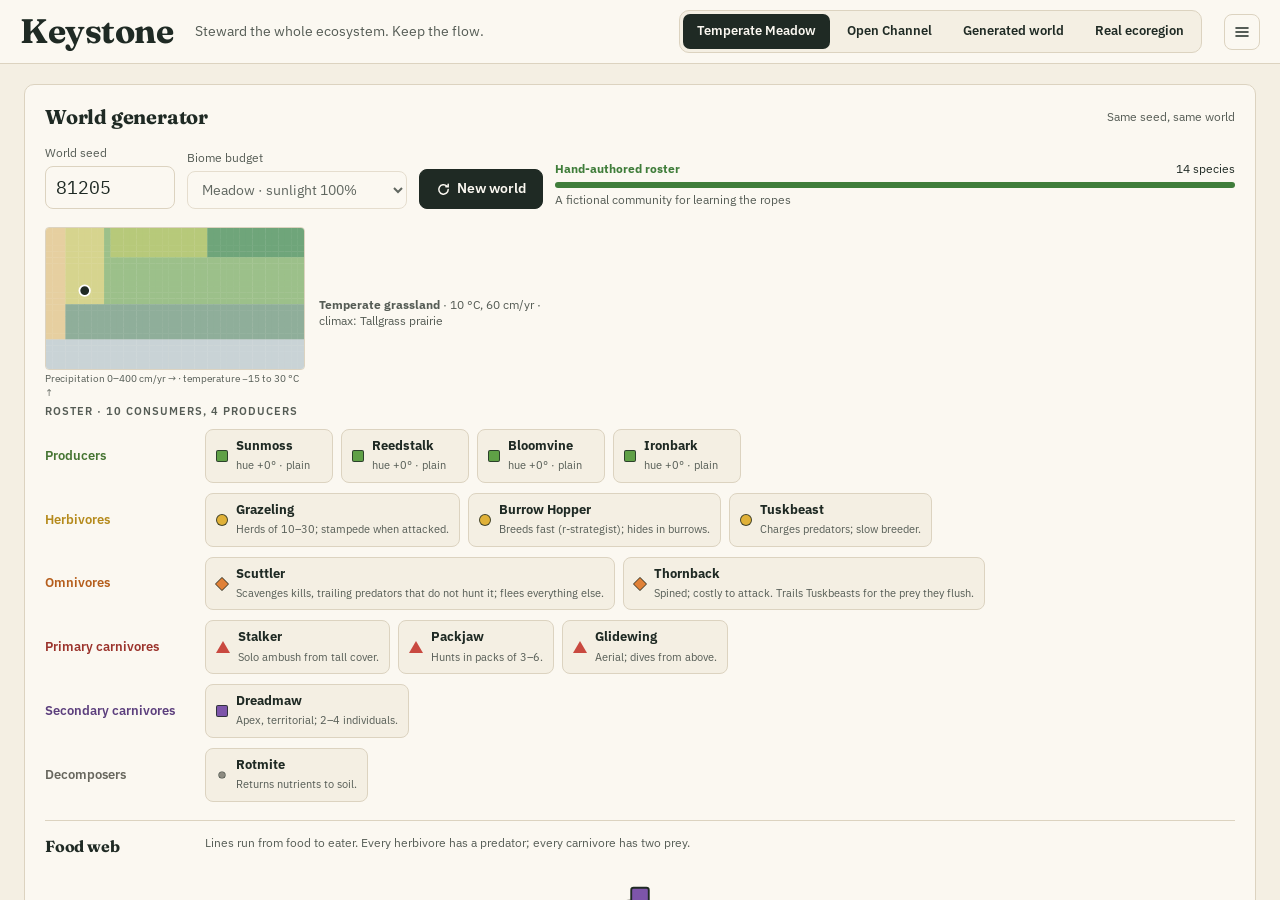
==== commit 8a98bb13: "Merge P3-ART: species sprites from taxon-group templates Co-Authored-By: Claude Opus 5.5 <noreply@an" ====
--- a/index.html
+++ b/index.html
@@ -265,6 +265,9 @@
 <script src="js/catalogs/usmap.js"></script>
 <script src="js/generator.js"></script>
 <script src="js/sprites.js"></script>
+<script src="js/spritetweaks.js"></script>
+<script src="js/templates.js"></script>
+<script src="js/templates-more.js"></script>
 <script src="js/render.js"></script>
 <script src="js/audio.js"></script>
 <script src="js/ui.js"></script>
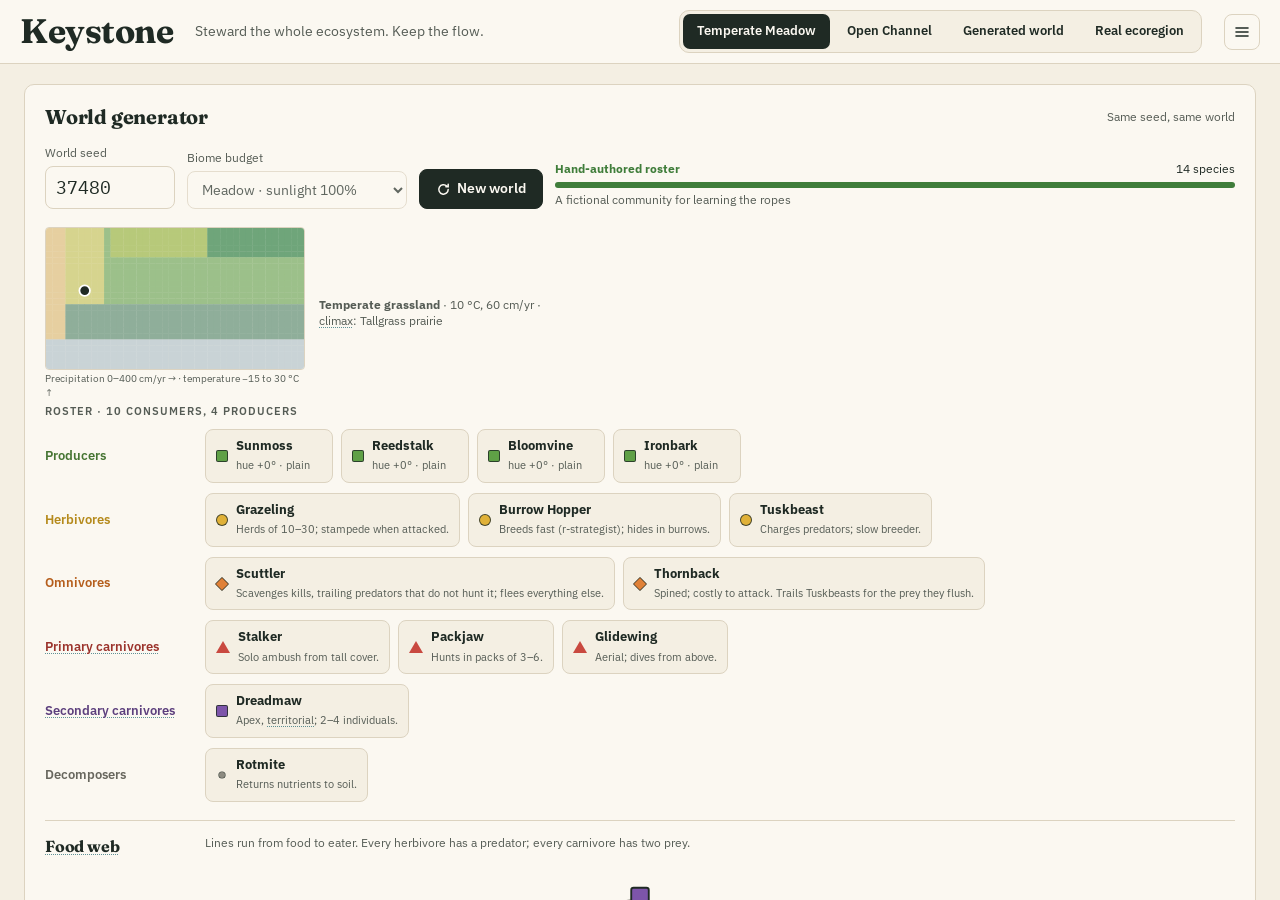
==== commit 6e1378b3: "Concept tooltips: hover definitions for ecology terms across the UI Terms are found in text as it re" ====
--- a/index.html
+++ b/index.html
@@ -257,6 +257,7 @@
 <script src="js/stakeholders.js"></script>
 <script src="js/overlays.js"></script>
 <script src="js/concepts.js"></script>
+<script src="js/concepttips.js"></script>
 <script src="js/steward.js"></script>
 <script src="js/energy.js"></script>
 <script src="js/scenarios.js"></script>
--- a/css/style.css
+++ b/css/style.css
@@ -726,3 +726,13 @@
 .eco-reg.built { cursor: pointer; }
 .eco-reg.built:hover { filter: brightness(0.92); }
 .eco-reg.sel { stroke: #1F2A24; stroke-width: 2.6; }
+
+/* Concept tooltips (P3-M8) */
+abbr.ctip { text-decoration: underline dotted rgba(29,101,112,0.7); text-underline-offset: 2px; text-decoration-thickness: 1px; cursor: help; }
+abbr.ctip:hover { color: var(--accent, #1D6570); text-decoration-style: solid; }
+.dark abbr.ctip, .card.dark abbr.ctip { text-decoration-color: rgba(255,255,255,0.6); }
+.dark abbr.ctip:hover { color: inherit; }
+#concept-tip { position: fixed; z-index: 1000; max-width: 300px; padding: 10px 12px; background: #1F2A24; color: #F7F3E8; border-radius: 8px; font-size: 12.5px; line-height: 1.45; box-shadow: 0 6px 20px rgba(0,0,0,0.25); pointer-events: none; }
+#concept-tip b { display: block; margin-bottom: 3px; font-size: 13px; }
+#concept-tip p { margin: 0 0 4px; }
+#concept-tip small { color: #B9C4BC; font-size: 11px; }
